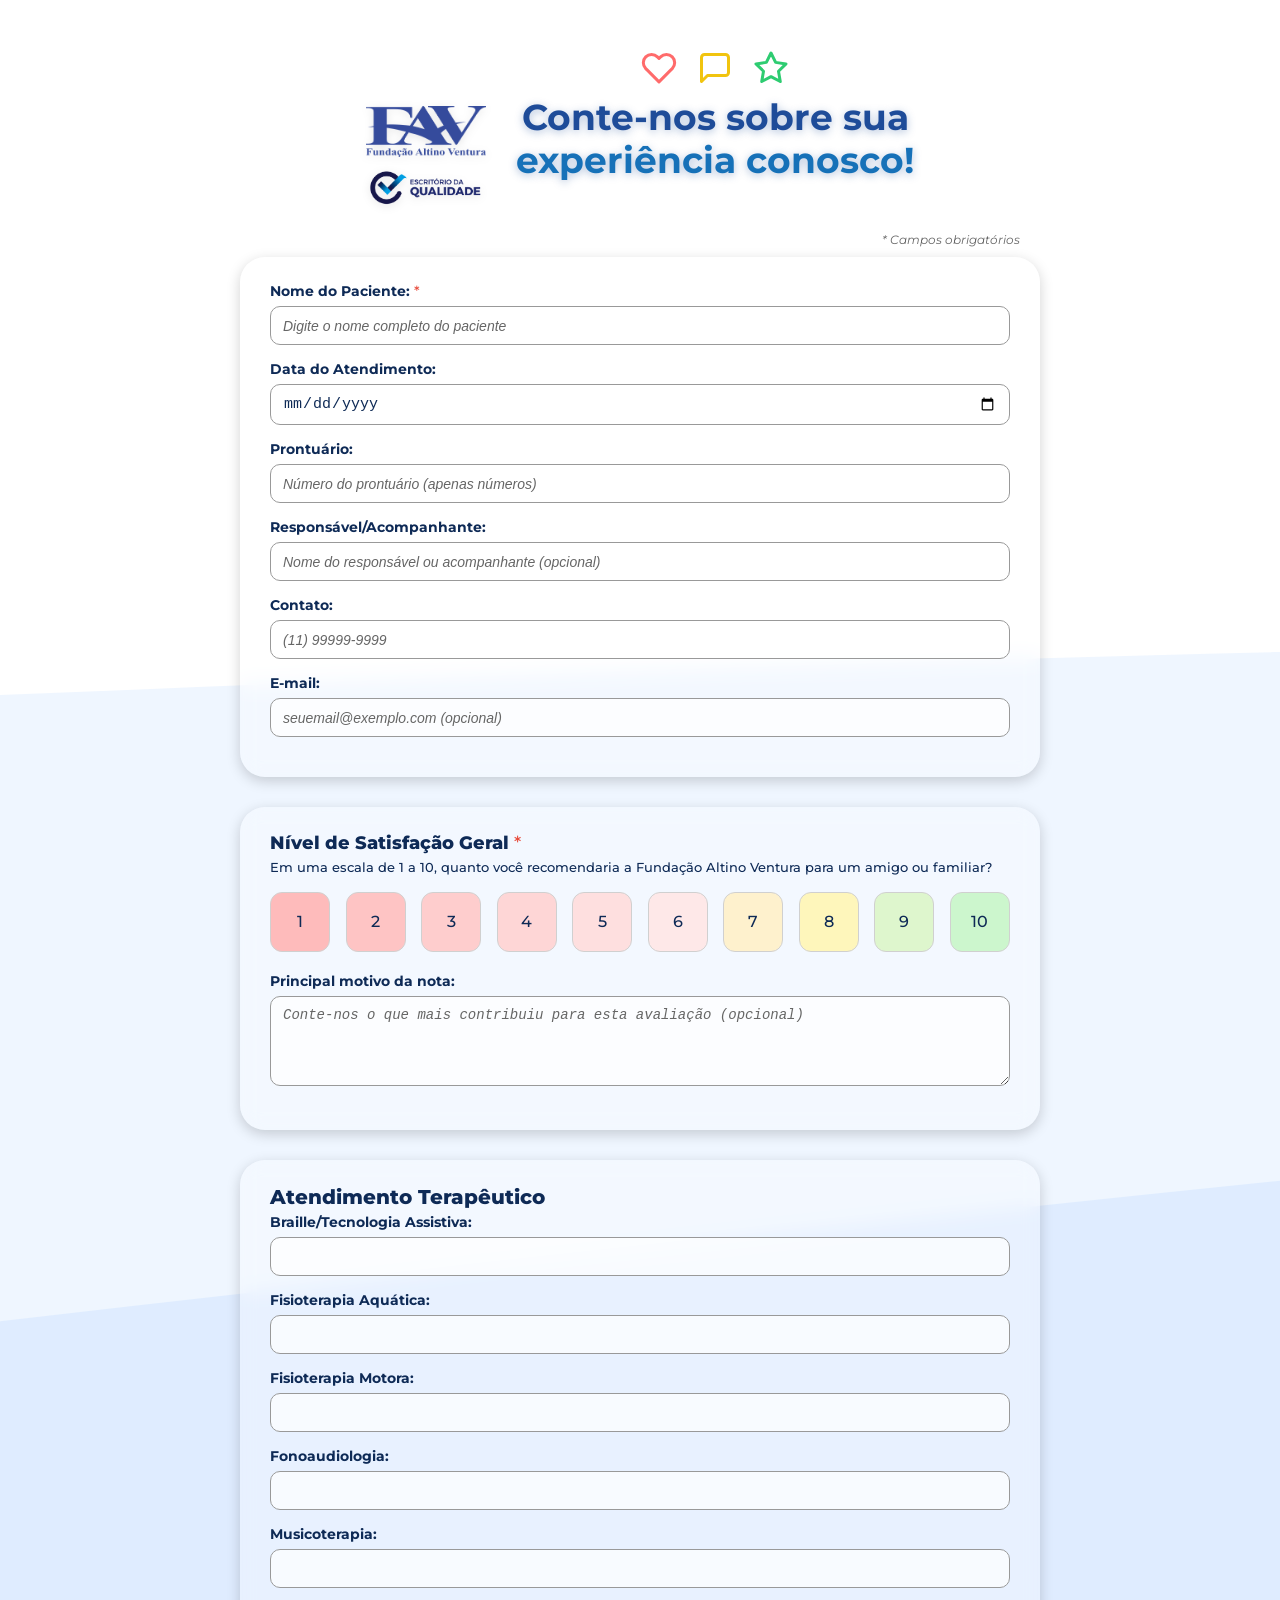
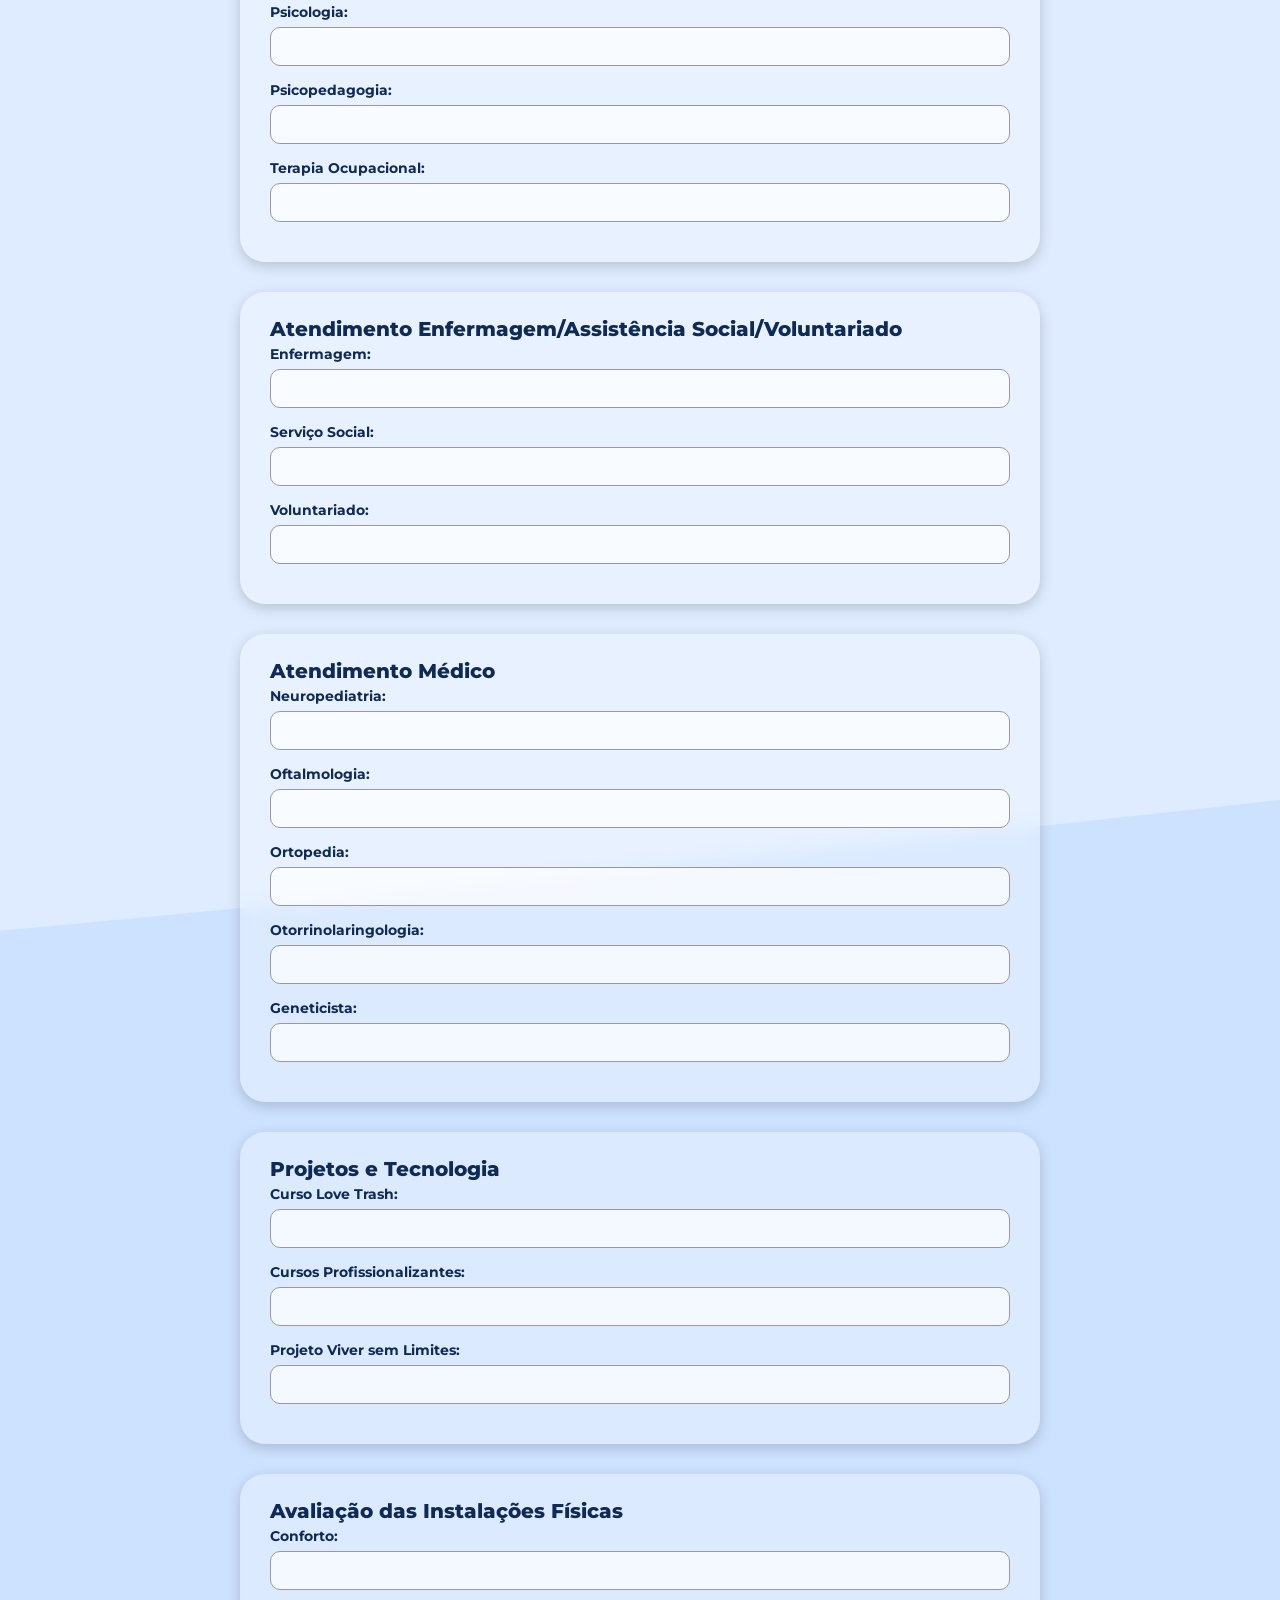
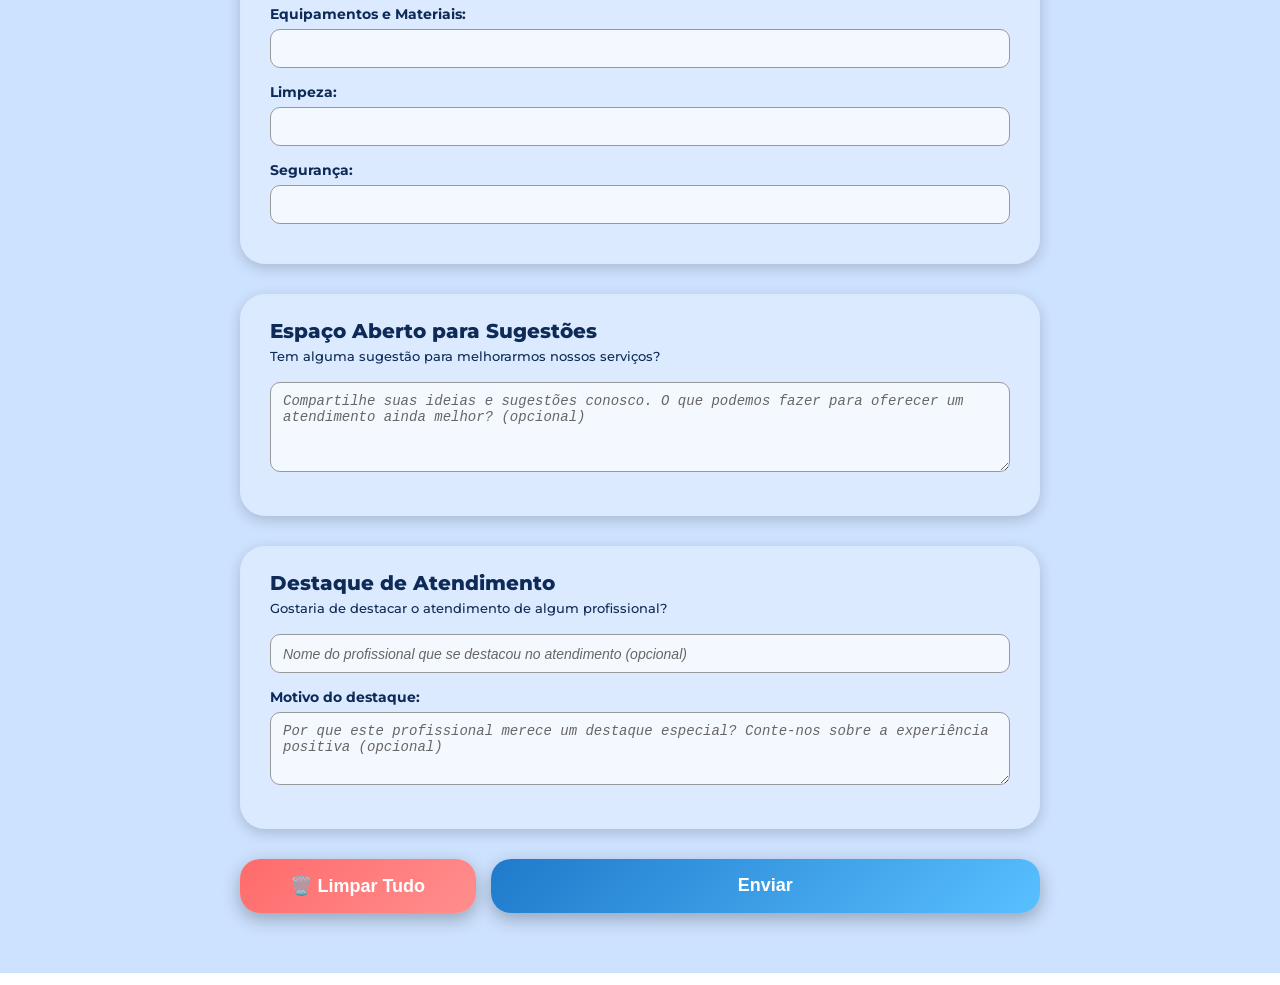
==== cer.html @ ff87c2e0 "Add files via upload" ====
<!DOCTYPE html>
<html lang="pt-BR">

<head>
    <meta charset="UTF-8">
    <meta name="viewport" content="width=device-width, initial-scale=1.0">
    <title>Pesquisa de Satisfação - CER</title>
    <link href="https://fonts.googleapis.com/css2?family=Montserrat:wght@400;500;600;700&display=swap" rel="stylesheet">
    <style>
        /* GERAL */
        * {
            box-sizing: border-box;
            margin: 0;
            padding: 0;
            /* REMOVE O FLASH AZUL AO TOCAR NO CELULAR */
            -webkit-tap-highlight-color: transparent;
        }

        body {
            font-family: 'Montserrat', sans-serif;
            background: #ffffff;
            color: #0e2a56;
            padding: 30px;
            background-image: url("data:image/svg+xml,%3Csvg xmlns='http://www.w3.org/2000/svg' viewBox='0 0 1920 360'%3E%3Cpath d='M0 67 C 273 183 822 -40 1920 106 V 360 H 0 Z' fill='%23e4f0ff' opacity='0.6'/%3E%3Cpath d='M0 120 C 473 283 1222 -60 1920 150 V 360 H 0 Z' fill='%23d0e4ff' opacity='0.5'/%3E%3Cpath d='M0 200 C 973 350 1722 -10 1920 200 V 360 H 0 Z' fill='%23bcd9ff' opacity='0.5'/%3E%3C/svg%3E");
            background-repeat: no-repeat;
            background-size: cover;
            background-position: top;
            position: relative;
        }

        .icon-svg {
            width: 24px;
            height: 24px;
            stroke: currentColor;
            fill: none;
            stroke-width: 2;
        }

        /* MODAL */
        .modal {
            display: none;
            position: fixed;
            top: 0;
            left: 0;
            width: 100%;
            height: 100%;
            background: rgba(0, 0, 0, 0.7);
            z-index: 1000;
            align-items: center;
            justify-content: center;
            animation: fadeIn 0.3s ease;
        }

        .modal-content {
            background: white;
            padding: 40px;
            border-radius: 25px;
            text-align: center;
            max-width: 400px;
            width: 90%;
            box-shadow: 0 10px 30px rgba(0, 0, 0, 0.3);
            animation: slideUp 0.4s ease;
        }

        .modal h3 {
            color: #1e4c99;
            margin-bottom: 15px;
            font-size: 24px;
            display: inline-flex;
            align-items: center;
            justify-content: center;
            gap: 8px;
        }

        .modal p {
            margin-bottom: 25px;
            color: #666;
            line-height: 1.5;
        }

        .modal-botoes {
            display: flex;
            gap: 15px;
            justify-content: center;
        }

        .modal-btn {
            background: linear-gradient(135deg, #1f7acb, #59c0ff);
            color: white;
            border: none;
            padding: 12px 30px;
            border-radius: 15px;
            font-weight: 600;
            cursor: pointer;
            font-size: 16px;
            transition: all 0.3s ease;
            flex: 1;
        }

        .modal-btn-cancelar {
            background: linear-gradient(135deg, #666, #999);
        }

        .modal-btn-confirmar {
            background: linear-gradient(135deg, #ff6b6b, #ff8e8e);
        }

        .modal-btn:hover {
            transform: translateY(-2px);
            box-shadow: 0 5px 15px rgba(95, 192, 255, 0.4);
        }

        .modal-btn-cancelar:hover {
            box-shadow: 0 5px 15px rgba(102, 102, 102, 0.4);
        }

        .modal-btn-confirmar:hover {
            box-shadow: 0 5px 15px rgba(255, 107, 107, 0.4);
        }

        @keyframes fadeIn {
            from {
                opacity: 0;
            }

            to {
                opacity: 1;
            }
        }

        @keyframes slideUp {
            from {
                opacity: 0;
                transform: translateY(30px);
            }

            to {
                opacity: 1;
                transform: translateY(0);
            }
        }

        /* CONTAINER PRINCIPAL COM LOGOS E TÍTULO */
        .titulo-principal {
            display: flex;
            align-items: center;
            gap: 30px;
            margin-bottom: 50px;
            margin-top: 20px;
            justify-content: center;
        }

        /* CONTAINER DAS LOGOS - UMA ACIMA DA OUTRA */
        .logo-container {
            display: flex;
            flex-direction: column;
            align-items: center;
            gap: 10px;
            position: relative;
            top: 40px;
        }

        .logo-fav,
        .logo-qualidade {
            width: 120px;
            height: auto;
            filter: drop-shadow(0 2px 4px rgba(0, 0, 0, 0.1));
        }

        /* FORMULÁRIO */
        form {
            max-width: 800px;
            margin: auto;
            animation: fade 0.6s ease-out;
            position: relative;
            z-index: 1;
        }

        /* BLOCOS */
        .bloco {
            background: rgba(255, 255, 255, 0.28);
            padding: 25px 30px;
            margin-bottom: 30px;
            border-radius: 25px;
            backdrop-filter: blur(10px);
            box-shadow: 0 4px 14px rgba(0, 0, 0, 0.18);
            transition: transform .25s ease, box-shadow .25s ease;
            animation: fadeSlide 0.5s ease-out;
        }

        .bloco:hover {
            transform: translateY(-4px);
            box-shadow: 0 8px 22px rgba(0, 0, 0, 0.28);
        }

        @keyframes fadeSlide {
            from {
                opacity: 0;
                transform: translateY(18px);
            }

            to {
                opacity: 1;
                transform: translateY(0);
            }
        }

        @keyframes fade {
            from {
                opacity: 0;
            }

            to {
                opacity: 1;
            }
        }

        /* LABELS - AGORA IGUAL AO FAV (CORRIGIDO) */
        label {
            font-weight: 700;
            color: #0e2a56;
            font-size: 14px;
            /* Padronizado */
            margin-bottom: 4px;
            /* Padronizado */
            display: block;
            /* Importante para estrutura */
        }

        .bloco p,
        .bloco h3,
        .bloco span {
            color: #0e2a56;
            font-weight: 500;
        }

        /* NOVA CLASSE PARA O SUBTÍTULO DISCRETO */
        .subtitulo-discreto {
            font-size: 13px;
            color: #666;
            margin-top: 0;
            margin-bottom: 15px;
            font-weight: 500;
            line-height: 1.4;
        }

        /* INPUTS - MARGENS AJUSTADAS PARA IGUALAR AO FAV */
        input,
        select,
        textarea {
            width: 100%;
            padding: 10px 12px;
            margin-top: 2px;
            /* Reduzido de 5px para 2px */
            margin-bottom: 15px;
            border-radius: 10px;
            border: 1px solid #999;
            font-size: 15px;
            color: #0e2a56;
            background: rgba(255, 255, 255, 0.7);
            transition: box-shadow 0.2s ease, border-color 0.2s ease;
            -webkit-appearance: none;
            -moz-appearance: none;
            appearance: none;
        }

        .bloco-paciente input {
            padding: 10px 12px;
        }

        input:focus,
        select:focus,
        textarea:focus {
            outline: none;
            border-color: #1e4c99;
            box-shadow: 0 0 7px rgba(30, 76, 153, 0.6);
        }

        /* Placeholder styling */
        input::placeholder,
        textarea::placeholder {
            color: #666;
            font-style: italic;
            font-size: 14px;
        }

        /* TITULO JUSTIFICATIVA */
        .titulo-justificativa {
            margin-top: 20px;
            display: block;
        }

        /* NPS E TITULOS DE ÁREA - AJUSTADOS */
        .nps-titulo,
        .areas-titulo {
            display: block;
            margin-bottom: 4px !important;
            font-weight: 800 !important;
            color: #0e2a56;
            font-size: 18px;
            font-family: 'Montserrat', sans-serif;
        }

        .areas-titulo {
            font-size: 20px;
        }

        #nps {
            display: flex;
            flex-wrap: wrap;
            justify-content: space-between;
            gap: 8px;
            margin-bottom: 10px;
            position: relative;
        }

        #nps label {
            flex: 1 1 9%;
            min-width: 40px;
            max-width: 60px;
            height: 60px;
            display: flex;
            flex-direction: column;
            align-items: center;
            justify-content: center;
            border-radius: 12px;
            border: 1px solid #d0d0d0;
            cursor: pointer;
            gap: 4px;
            color: #0e2a56;
            font-weight: 700;
            font-size: 16px;
            transition: transform 0.2s ease, background 0.25s ease, box-shadow 0.25s ease;
            -webkit-tap-highlight-color: transparent;
            margin-bottom: 0;
        }

        /* Cores para os botões NPS */
        #nps label[for="nps1"] {
            background: rgba(255, 180, 180, 0.9);
        }

        #nps label[for="nps2"] {
            background: rgba(255, 190, 190, 0.9);
        }

        #nps label[for="nps3"] {
            background: rgba(255, 200, 200, 0.9);
        }

        #nps label[for="nps4"] {
            background: rgba(255, 210, 210, 0.9);
        }

        #nps label[for="nps5"] {
            background: rgba(255, 220, 220, 0.9);
        }

        #nps label[for="nps6"] {
            background: rgba(255, 230, 230, 0.9);
        }

        #nps label[for="nps7"] {
            background: rgba(255, 240, 200, 0.9);
        }

        #nps label[for="nps8"] {
            background: rgba(255, 245, 180, 0.9);
        }

        #nps label[for="nps9"] {
            background: rgba(220, 245, 200, 0.9);
        }

        #nps label[for="nps10"] {
            background: rgba(200, 245, 200, 0.9);
        }

        #nps label:hover {
            transform: translateY(-4px);
            box-shadow: 0 8px 16px rgba(0, 0, 0, 0.20);
            filter: brightness(1.1);
        }

        #nps label:active {
            transform: scale(0.93);
        }

        #nps input[type="radio"] {
            display: none;
        }

        #nps input[type="radio"]:checked+span {
            color: #0e2a56;
            font-weight: 900;
            text-shadow: 0 0 4px rgba(14, 42, 86, 0.4);
        }

        #nps input[type="radio"]:checked+span {
            transform: scale(1.2);
            transition: transform 0.2s ease;
        }

        /* BOTÕES */
        .botoes-container {
            display: flex;
            gap: 15px;
            margin-top: 20px;
            margin-bottom: 30px;
        }

        .btn-enviar {
            width: 70%;
            padding: 16px 0;
            background: linear-gradient(135deg, #1f7acb, #59c0ff);
            border: none;
            font-size: 18px;
            color: white;
            font-weight: 700;
            border-radius: 20px;
            cursor: pointer;
            box-shadow: 0 6px 18px rgba(0, 0, 0, 0.28);
            transition: all 0.3s ease;
            -webkit-appearance: none;
            -moz-appearance: none;
            appearance: none;
            position: relative;
            overflow: hidden;
        }

        .btn-limpar {
            width: 30%;
            padding: 16px 0;
            background: linear-gradient(135deg, #ff6b6b, #ff8e8e);
            border: none;
            font-size: 18px;
            color: white;
            font-weight: 700;
            border-radius: 20px;
            cursor: pointer;
            box-shadow: 0 6px 18px rgba(0, 0, 0, 0.28);
            transition: all 0.3s ease;
            -webkit-appearance: none;
            -moz-appearance: none;
            appearance: none;
            position: relative;
            overflow: hidden;
        }

        .btn-enviar:hover:not(:disabled) {
            background: linear-gradient(135deg, #1671b8, #4fc0ff);
            transform: translateY(-3px);
            box-shadow: 0 0 20px rgba(95, 192, 255, 0.65), 0 8px 22px rgba(0, 0, 0, 0.28);
            filter: brightness(1.1);
        }

        .btn-limpar:hover:not(:disabled) {
            background: linear-gradient(135deg, #ff5252, #ff7b7b);
            transform: translateY(-3px);
            box-shadow: 0 0 20px rgba(255, 107, 107, 0.65), 0 8px 22px rgba(0, 0, 0, 0.28);
            filter: brightness(1.1);
        }

        .btn-enviar:active:not(:disabled),
        .btn-limpar:active:not(:disabled) {
            transform: scale(0.97);
            box-shadow: 0 4px 12px rgba(0, 0, 0, 0.28);
        }

        .btn-enviar:disabled,
        .btn-limpar:disabled {
            background: linear-gradient(135deg, #666, #999);
            cursor: not-allowed;
            transform: none;
            box-shadow: 0 4px 12px rgba(0, 0, 0, 0.2);
        }

        .loading {
            animation: pulse 1.5s ease-in-out infinite;
        }

        @keyframes pulse {
            0% {
                opacity: 1;
            }

            50% {
                opacity: 0.7;
            }

            100% {
                opacity: 1;
            }
        }

        /* TITULO TEXTO */
        .titulo-texto {
            text-align: center;
        }

        .titulo-principal h1 {
            font-size: 36px;
            font-weight: 700;
            line-height: 1.2;
            color: #1e4c99;
            text-shadow: 0 2px 8px rgba(30, 76, 153, 0.35);
        }

        .titulo-principal h1 span {
            font-weight: 700;
            color: #1671b8;
        }

        /* ÍCONES DO TÍTULO */
        .titulo-principal .emojis {
            margin-bottom: 10px;
            display: flex;
            justify-content: center;
            flex-wrap: wrap;
            gap: 20px;
        }

        /* ESTILOS PARA CAMPOS OBRIGATÓRIOS */
        .obrigatorio {
            color: #e74c3c !important;
            font-weight: 900;
        }

        /* LEGENDA DE CAMPOS OBRIGATÓRIOS */
        .legenda-obrigatorio {
            text-align: right;
            font-size: 12px;
            color: #666;
            margin-bottom: 10px;
            font-style: italic;
            margin-right: 20px;
        }

        /* MENSAGEM DE ERRO */
        .mensagem-erro {
            color: #e74c3c;
            font-size: 14px;
            font-weight: 600;
            margin-top: 5px;
            margin-bottom: 15px;
            display: block;
            text-align: left;
            padding: 8px 12px;
            background: rgba(231, 76, 60, 0.1);
            border-radius: 8px;
            border: 1px solid rgba(231, 76, 60, 0.3);
        }

        /* RESPONSIVIDADE */
        @media (max-width: 1024px) {
            body {
                padding: 20px;
            }

            .bloco {
                padding: 20px 25px;
            }

            .titulo-principal h1 {
                font-size: 32px;
            }

            .titulo-principal .emojis svg {
                width: 28px;
                height: 28px;
            }

            .logo-fav,
            .logo-qualidade {
                width: 100px;
            }

            .titulo-principal {
                gap: 20px;
            }
        }

        @media (max-width: 768px) {
            body {
                padding: 15px;
            }

            .bloco {
                padding: 18px 20px;
            }

            .titulo-principal h1 {
                font-size: 28px;
            }

            .titulo-principal .emojis svg {
                width: 26px;
                height: 26px;
            }

            #nps label {
                min-width: 35px;
                height: 50px;
                font-size: 14px;
                margin-bottom: 0;
            }

            .logo-fav,
            .logo-qualidade {
                width: 80px;
            }

            .titulo-principal {
                gap: 20px;
                flex-direction: column;
                text-align: center;
            }

            .logo-container {
                top: 0;
                order: 1;
                flex-direction: row;
                gap: 15px;
            }

            .titulo-texto {
                text-align: center;
                order: 2;
            }

            .titulo-principal .emojis {
                justify-content: center;
                margin-left: 0;
            }

            .legenda-obrigatorio {
                text-align: right;
                margin-right: 10px;
            }

            .botoes-container {
                flex-direction: column;
            }

            .btn-enviar,
            .btn-limpar {
                width: 100%;
            }

            .modal-botoes {
                flex-direction: column;
            }
        }

        @media (max-width: 480px) {
            body {
                padding: 10px;
            }

            .bloco {
                padding: 15px;
            }

            .titulo-principal h1 {
                font-size: 22px;
            }

            .titulo-principal .emojis svg {
                width: 20px;
                height: 20px;
            }

            .logo-fav,
            .logo-qualidade {
                width: 70px;
            }

            .titulo-principal {
                gap: 15px;
                margin-bottom: 30px;
            }

            .logo-container {
                gap: 10px;
            }

            /* Ajuste NPS para celular */
            #nps label {
                flex: 1 1 18%;
                min-width: 0;
                height: 45px;
                font-size: 13px;
            }

            input,
            select,
            textarea {
                font-size: 13px;
                padding: 8px;
            }

            .btn-enviar,
            .btn-limpar {
                font-size: 15px;
                padding: 12px 0;
            }

            .modal-content {
                padding: 25px 20px;
            }

            .modal h3 {
                font-size: 20px;
            }
        }
    </style>
</head>

<body>

    <div id="modalSucesso" class="modal" role="dialog" aria-labelledby="modalTitulo" aria-hidden="true">
        <div class="modal-content">
            <h3 id="modalTitulo">
                <svg class="icon-svg" aria-hidden="true" xmlns="http://www.w3.org/2000/svg" viewBox="0 0 24 24"
                    stroke-linecap="round" stroke-linejoin="round">
                    <path d="M22 11.08V12a10 10 0 1 1-5.93-9.14"></path>
                    <polyline points="22 4 12 14.01 9 11.01"></polyline>
                </svg>
                Enviado com Sucesso
            </h3>
            <p>Obrigado pelo seu feedback! Sua opinião é muito importante para nós.</p>
            <button class="modal-btn" onclick="fecharModal()">Fechar</button>
        </div>
    </div>

    <div id="modalErro" class="modal" role="dialog" aria-labelledby="modalErroTitulo" aria-hidden="true">
        <div class="modal-content">
            <h3 id="modalErroTitulo">
                <svg class="icon-svg" aria-hidden="true" xmlns="http://www.w3.org/2000/svg" viewBox="0 0 24 24"
                    stroke-linecap="round" stroke-linejoin="round">
                    <circle cx="12" cy="12" r="10"></circle>
                    <line x1="12" y1="8" x2="12" y2="12"></line>
                    <line x1="12" y1="16" x2="12.01" y2="16"></line>
                </svg>
                Erro ao Enviar
            </h3>
            <p>Houve um problema ao enviar seu formulário. Por favor, tente novamente.</p>
            <button class="modal-btn" onclick="fecharModal()">Tentar Novamente</button>
        </div>
    </div>

    <div id="modalLimpar" class="modal" role="dialog" aria-labelledby="modalLimparTitulo" aria-hidden="true">
        <div class="modal-content">
            <h3 id="modalLimparTitulo">
                <svg class="icon-svg" aria-hidden="true" xmlns="http://www.w3.org/2000/svg" viewBox="0 0 24 24"
                    stroke-linecap="round" stroke-linejoin="round">
                    <polyline points="3 6 5 6 21 6"></polyline>
                    <path d="M19 6v14a2 2 0 0 1-2 2H7a2 2 0 0 1-2-2V6m3 0V4a2 2 0 0 1 2-2h4a2 2 0 0 1 2 2v2"></path>
                </svg>
                Limpar Formulário
            </h3>
            <p>Tem certeza que deseja limpar todo o formulário?<br><strong>Todos os dados não enviados serão perdidos
                    permanentemente.</strong></p>
            <div class="modal-botoes">
                <button class="modal-btn modal-btn-cancelar" onclick="fecharModal()">Cancelar</button>
                <button class="modal-btn modal-btn-confirmar" onclick="confirmarLimpeza()">Sim, Limpar Tudo</button>
            </div>
        </div>
    </div>

    <div class="titulo-principal">
        <div class="logo-container">
            <img src="FAV azul.png" alt="Fundação Altino Ventura" class="logo-fav">
            <img src="Logo Qualidade Azul - FT-02.png" alt="Escritório da Qualidade" class="logo-qualidade">
        </div>

        <div class="titulo-texto">
            <div class="emojis">
                <svg class="icon-svg" style="width: 36px; height: 36px; color: #ff6b6b;" aria-hidden="true"
                    xmlns="http://www.w3.org/2000/svg" viewBox="0 0 24 24" stroke-linecap="round"
                    stroke-linejoin="round">
                    <path
                        d="M20.84 4.61a5.5 5.5 0 0 0-7.78 0L12 5.67l-1.06-1.06a5.5 5.5 0 0 0-7.78 7.78l1.06 1.06L12 21.23l7.78-7.78 1.06-1.06a5.5 5.5 0 0 0 0-7.78z">
                    </path>
                </svg>
                <svg class="icon-svg" style="width: 36px; height: 36px; color: #f1c40f;" aria-hidden="true"
                    xmlns="http://www.w3.org/2000/svg" viewBox="0 0 24 24" stroke-linecap="round"
                    stroke-linejoin="round">
                    <path d="M21 15a2 2 0 0 1-2 2H7l-4 4V5a2 2 0 0 1 2-2h14a2 2 0 0 1 2 2z"></path>
                </svg>
                <svg class="icon-svg" style="width: 36px; height: 36px; color: #2ecc71;" aria-hidden="true"
                    xmlns="http://www.w3.org/2000/svg" viewBox="0 0 24 24" stroke-linecap="round"
                    stroke-linejoin="round">
                    <polygon
                        points="12 2 15.09 8.26 22 9.27 17 14.14 18.18 21.02 12 17.77 5.82 21.02 7 14.14 2 9.27 8.91 8.26 12 2">
                    </polygon>
                </svg>
            </div>
            <h1>Conte-nos sobre sua<br><span>experiência conosco!</span></h1>
        </div>
    </div>

    <form id="form" novalidate>
        <input type="hidden" name="origem" value="CER">
        <div class="legenda-obrigatorio">* Campos obrigatórios</div>

        <div class="bloco bloco-paciente" id="bloco-paciente">
            <label for="nome">Nome do Paciente: <span class="obrigatorio">*</span></label>

            <div id="area-aviso-nome"></div>

            <input type="text" name="nome" id="nome" placeholder="Digite o nome completo do paciente"
                aria-required="true" aria-describedby="area-aviso-nome">

            <label for="data_atendimento">Data do Atendimento:</label>
            <input type="date" name="data_atendimento" id="data_atendimento" max="">

            <label for="prontuario">Prontuário:</label>
            <input type="text" name="prontuario" id="prontuario" placeholder="Número do prontuário (apenas números)"
                pattern="[0-9]*" inputmode="numeric">

            <label for="responsavel">Responsável/Acompanhante:</label>
            <input type="text" name="responsavel" id="responsavel"
                placeholder="Nome do responsável ou acompanhante (opcional)">

            <label for="telefone">Contato:</label>
            <input type="text" name="telefone" id="telefone" placeholder="(11) 99999-9999">

            <label for="email">E-mail:</label>

            <div id="area-aviso-email"></div>

            <input type="email" name="email" id="email" placeholder="seuemail@exemplo.com (opcional)">
        </div>

        <div class="bloco" id="bloco-nps">
            <span class="nps-titulo">Nível de Satisfação Geral <span class="obrigatorio">*</span></span>

            <p class="subtitulo-discreto">Em uma escala de 1 a 10, quanto você recomendaria a Fundação Altino Ventura
                para um amigo ou familiar?</p>

            <div id="area-aviso-nps"></div>

            <div id="nps" role="radiogroup" aria-labelledby="nps-titulo">
                <label for="nps1"><input type="radio" name="nps" value="1" id="nps1"
                        aria-required="true"><span>1</span></label>
                <label for="nps2"><input type="radio" name="nps" value="2" id="nps2"
                        aria-required="true"><span>2</span></label>
                <label for="nps3"><input type="radio" name="nps" value="3" id="nps3"
                        aria-required="true"><span>3</span></label>
                <label for="nps4"><input type="radio" name="nps" value="4" id="nps4"
                        aria-required="true"><span>4</span></label>
                <label for="nps5"><input type="radio" name="nps" value="5" id="nps5"
                        aria-required="true"><span>5</span></label>
                <label for="nps6"><input type="radio" name="nps" value="6" id="nps6"
                        aria-required="true"><span>6</span></label>
                <label for="nps7"><input type="radio" name="nps" value="7" id="nps7"
                        aria-required="true"><span>7</span></label>
                <label for="nps8"><input type="radio" name="nps" value="8" id="nps8"
                        aria-required="true"><span>8</span></label>
                <label for="nps9"><input type="radio" name="nps" value="9" id="nps9"
                        aria-required="true"><span>9</span></label>
                <label for="nps10"><input type="radio" name="nps" value="10" id="nps10"
                        aria-required="true"><span>10</span></label>
            </div>
            <label class="titulo-justificativa">Principal motivo da nota:</label>
            <textarea name="justificativa" rows="4"
                placeholder="Conte-nos o que mais contribuiu para esta avaliação (opcional)"></textarea>
        </div>

        <div class="bloco" id="bloco-atendimento-terapeutico">
            <span class="areas-titulo">Atendimento Terapêutico</span>

            <label for="braille_tec">Braille/Tecnologia Assistiva:</label>
            <select name="braille_tec" id="braille_tec">
                <option value=""></option>
                <option value="Péssimo">Péssimo</option>
                <option value="Ruim">Ruim</option>
                <option value="Regular">Regular</option>
                <option value="Bom">Bom</option>
                <option value="Ótimo">Ótimo</option>
            </select>

            <label for="fisio_aquatica">Fisioterapia Aquática:</label>
            <select name="fisio_aquatica" id="fisio_aquatica">
                <option value=""></option>
                <option value="Péssimo">Péssimo</option>
                <option value="Ruim">Ruim</option>
                <option value="Regular">Regular</option>
                <option value="Bom">Bom</option>
                <option value="Ótimo">Ótimo</option>
            </select>

            <label for="fisio_motora">Fisioterapia Motora:</label>
            <select name="fisio_motora" id="fisio_motora">
                <option value=""></option>
                <option value="Péssimo">Péssimo</option>
                <option value="Ruim">Ruim</option>
                <option value="Regular">Regular</option>
                <option value="Bom">Bom</option>
                <option value="Ótimo">Ótimo</option>
            </select>

            <label for="fonoaudiologia">Fonoaudiologia:</label>
            <select name="fonoaudiologia" id="fonoaudiologia">
                <option value=""></option>
                <option value="Péssimo">Péssimo</option>
                <option value="Ruim">Ruim</option>
                <option value="Regular">Regular</option>
                <option value="Bom">Bom</option>
                <option value="Ótimo">Ótimo</option>
            </select>

            <label for="musicoterapia">Musicoterapia:</label>
            <select name="musicoterapia" id="musicoterapia">
                <option value=""></option>
                <option value="Péssimo">Péssimo</option>
                <option value="Ruim">Ruim</option>
                <option value="Regular">Regular</option>
                <option value="Bom">Bom</option>
                <option value="Ótimo">Ótimo</option>
            </select>

            <label for="psicologia">Psicologia:</label>
            <select name="psicologia" id="psicologia">
                <option value=""></option>
                <option value="Péssimo">Péssimo</option>
                <option value="Ruim">Ruim</option>
                <option value="Regular">Regular</option>
                <option value="Bom">Bom</option>
                <option value="Ótimo">Ótimo</option>
            </select>

            <label for="psicopedagogia">Psicopedagogia:</label>
            <select name="psicopedagogia" id="psicopedagogia">
                <option value=""></option>
                <option value="Péssimo">Péssimo</option>
                <option value="Ruim">Ruim</option>
                <option value="Regular">Regular</option>
                <option value="Bom">Bom</option>
                <option value="Ótimo">Ótimo</option>
            </select>

            <label for="terapia_ocupacional">Terapia Ocupacional:</label>
            <select name="terapia_ocupacional" id="terapia_ocupacional">
                <option value=""></option>
                <option value="Péssimo">Péssimo</option>
                <option value="Ruim">Ruim</option>
                <option value="Regular">Regular</option>
                <option value="Bom">Bom</option>
                <option value="Ótimo">Ótimo</option>
            </select>
        </div>

        <div class="bloco" id="bloco-enfermagem">
            <span class="areas-titulo">Atendimento Enfermagem/Assistência Social/Voluntariado</span>

            <label for="enfermagem">Enfermagem:</label>
            <select name="enfermagem" id="enfermagem">
                <option value=""></option>
                <option value="Péssimo">Péssimo</option>
                <option value="Ruim">Ruim</option>
                <option value="Regular">Regular</option>
                <option value="Bom">Bom</option>
                <option value="Ótimo">Ótimo</option>
            </select>

            <label for="servico_social">Serviço Social:</label>
            <select name="servico_social" id="servico_social">
                <option value=""></option>
                <option value="Péssimo">Péssimo</option>
                <option value="Ruim">Ruim</option>
                <option value="Regular">Regular</option>
                <option value="Bom">Bom</option>
                <option value="Ótimo">Ótimo</option>
            </select>

            <label for="voluntariado">Voluntariado:</label>
            <select name="voluntariado" id="voluntariado">
                <option value=""></option>
                <option value="Péssimo">Péssimo</option>
                <option value="Ruim">Ruim</option>
                <option value="Regular">Regular</option>
                <option value="Bom">Bom</option>
                <option value="Ótimo">Ótimo</option>
            </select>
        </div>

        <div class="bloco" id="bloco-medico">
            <span class="areas-titulo">Atendimento Médico</span>

            <label for="neuropediatria">Neuropediatria:</label>
            <select name="neuropediatria" id="neuropediatria">
                <option value=""></option>
                <option value="Péssimo">Péssimo</option>
                <option value="Ruim">Ruim</option>
                <option value="Regular">Regular</option>
                <option value="Bom">Bom</option>
                <option value="Ótimo">Ótimo</option>
            </select>

            <label for="oftalmologia">Oftalmologia:</label>
            <select name="oftalmologia" id="oftalmologia">
                <option value=""></option>
                <option value="Péssimo">Péssimo</option>
                <option value="Ruim">Ruim</option>
                <option value="Regular">Regular</option>
                <option value="Bom">Bom</option>
                <option value="Ótimo">Ótimo</option>
            </select>

            <label for="ortopedia">Ortopedia:</label>
            <select name="ortopedia" id="ortopedia">
                <option value=""></option>
                <option value="Péssimo">Péssimo</option>
                <option value="Ruim">Ruim</option>
                <option value="Regular">Regular</option>
                <option value="Bom">Bom</option>
                <option value="Ótimo">Ótimo</option>
            </select>

            <label for="otorrinolaringologia">Otorrinolaringologia:</label>
            <select name="otorrinolaringologia" id="otorrinolaringologia">
                <option value=""></option>
                <option value="Péssimo">Péssimo</option>
                <option value="Ruim">Ruim</option>
                <option value="Regular">Regular</option>
                <option value="Bom">Bom</option>
                <option value="Ótimo">Ótimo</option>
            </select>

            <label for="geneticista">Geneticista:</label>
            <select name="geneticista" id="geneticista">
                <option value=""></option>
                <option value="Péssimo">Péssimo</option>
                <option value="Ruim">Ruim</option>
                <option value="Regular">Regular</option>
                <option value="Bom">Bom</option>
                <option value="Ótimo">Ótimo</option>
            </select>
        </div>

        <div class="bloco" id="bloco-projetos">
            <span class="areas-titulo">Projetos e Tecnologia</span>

            <label for="love_trash">Curso Love Trash:</label>
            <select name="love_trash" id="love_trash">
                <option value=""></option>
                <option value="Péssimo">Péssimo</option>
                <option value="Ruim">Ruim</option>
                <option value="Regular">Regular</option>
                <option value="Bom">Bom</option>
                <option value="Ótimo">Ótimo</option>
            </select>

            <label for="cursos_prof">Cursos Profissionalizantes:</label>
            <select name="cursos_prof" id="cursos_prof">
                <option value=""></option>
                <option value="Péssimo">Péssimo</option>
                <option value="Ruim">Ruim</option>
                <option value="Regular">Regular</option>
                <option value="Bom">Bom</option>
                <option value="Ótimo">Ótimo</option>
            </select>

            <label for="viver_limites">Projeto Viver sem Limites:</label>
            <select name="viver_limites" id="viver_limites">
                <option value=""></option>
                <option value="Péssimo">Péssimo</option>
                <option value="Ruim">Ruim</option>
                <option value="Regular">Regular</option>
                <option value="Bom">Bom</option>
                <option value="Ótimo">Ótimo</option>
            </select>
        </div>

        <div class="bloco" id="bloco-instalacoes">
            <span class="areas-titulo">Avaliação das Instalações Físicas</span>

            <label for="conforto">Conforto:</label>
            <select name="conforto" id="conforto">
                <option value=""></option>
                <option value="Péssimo">Péssimo</option>
                <option value="Ruim">Ruim</option>
                <option value="Regular">Regular</option>
                <option value="Bom">Bom</option>
                <option value="Ótimo">Ótimo</option>
            </select>

            <label for="eqp_materiais">Equipamentos e Materiais:</label>
            <select name="eqp_materiais" id="eqp_materiais">
                <option value=""></option>
                <option value="Péssimo">Péssimo</option>
                <option value="Ruim">Ruim</option>
                <option value="Regular">Regular</option>
                <option value="Bom">Bom</option>
                <option value="Ótimo">Ótimo</option>
            </select>

            <label for="limpeza">Limpeza:</label>
            <select name="limpeza" id="limpeza">
                <option value=""></option>
                <option value="Péssimo">Péssimo</option>
                <option value="Ruim">Ruim</option>
                <option value="Regular">Regular</option>
                <option value="Bom">Bom</option>
                <option value="Ótimo">Ótimo</option>
            </select>

            <label for="seguranca">Segurança:</label>
            <select name="seguranca" id="seguranca">
                <option value=""></option>
                <option value="Péssimo">Péssimo</option>
                <option value="Ruim">Ruim</option>
                <option value="Regular">Regular</option>
                <option value="Bom">Bom</option>
                <option value="Ótimo">Ótimo</option>
            </select>
        </div>

        <div class="bloco">
            <span class="areas-titulo">Espaço Aberto para Sugestões</span>

            <p class="subtitulo-discreto">Tem alguma sugestão para melhorarmos nossos serviços?</p>

            <textarea name="sugestoes" id="sugestoes" rows="4"
                placeholder="Compartilhe suas ideias e sugestões conosco. O que podemos fazer para oferecer um atendimento ainda melhor? (opcional)"></textarea>
        </div>

        <div class="bloco">
            <span class="areas-titulo">Destaque de Atendimento</span>

            <p class="subtitulo-discreto">Gostaria de destacar o atendimento de algum profissional?</p>

            <input type="text" name="profissional_destaque" id="profissional_destaque"
                placeholder="Nome do profissional que se destacou no atendimento (opcional)">
            <label for="motivo_destaque">Motivo do destaque:</label>
            <textarea name="motivo_destaque" id="motivo_destaque" rows="3"
                placeholder="Por que este profissional merece um destaque especial? Conte-nos sobre a experiência positiva (opcional)"></textarea>
        </div>

        <div class="botoes-container">
            <button type="button" id="btnLimpar" class="btn-limpar">🗑️ Limpar Tudo</button>
            <button type="submit" id="btnEnviar" class="btn-enviar" aria-live="polite">Enviar</button>
        </div>

    </form>

    <script>
        // 👉 GERA UM ID ÚNICO PARA CADA TENTATIVA DE ENVIO
        let idEnvioAtual = Date.now().toString() + Math.floor(Math.random() * 1000).toString();

        // BLOQUEIO PARA DATAS FUTURAS
        function configurarDataMaxima() {
            const hoje = new Date();
            const ano = hoje.getFullYear();
            const mes = String(hoje.getMonth() + 1).padStart(2, '0');
            const dia = String(hoje.getDate()).padStart(2, '0');
            const dataFormatada = `${ano}-${mes}-${dia}`;

            document.getElementById('data_atendimento').max = dataFormatada;
            return dataFormatada;
        }

        // FUNÇÃO PARA VALIDAR EMAIL
        function validarEmail(email) {
            const regex = /^[^\s@]+@[^\s@]+\.[^\s@]+$/;
            return regex.test(email);
        }

        // FUNÇÃO PARA FORMATAR DATA NO PADRÃO BR (dd/mm/aaaa)
        function formatarDataParaBR(dataISO) {
            if (!dataISO) return '';

            const partes = dataISO.split('-');
            if (partes.length === 3) {
                return `${partes[2]}/${partes[1]}/${partes[0]}`;
            }

            return dataISO;
        }

        // FUNÇÃO PARA MOSTRAR MODAL DE LIMPEZA
        function mostrarModalLimpar() {
            const modal = document.getElementById('modalLimpar');
            modal.style.display = 'flex';
            modal.setAttribute('aria-hidden', 'false');
            document.body.style.overflow = 'hidden';
        }

        // FUNÇÃO PARA CONFIRMAR LIMPEZA
        function confirmarLimpeza() {
            // Limpar formulário
            document.getElementById('form').reset();

            // Limpar mensagens de erro
            document.getElementById('area-aviso-nome').innerHTML = '';
            document.getElementById('area-aviso-nps').innerHTML = '';
            document.getElementById('area-aviso-email').innerHTML = '';

            // Remover classes de erro
            const inputsErro = document.querySelectorAll('.mensagem-erro');
            inputsErro.forEach(el => el.remove());

            // Reconfigurar data
            configurarDataMaxima();

            // Fechar modal
            fecharModal();

            // Scroll suave para o topo
            window.scrollTo({
                top: 0,
                behavior: 'smooth'
            });

            // 👉 GERA NOVO ID APÓS LIMPAR
            idEnvioAtual = Date.now().toString() + Math.floor(Math.random() * 1000).toString();

            console.log('Formulário limpo com sucesso!');
        }

        // MODAL FUNCTIONS
        function mostrarModalSucesso() {
            const modal = document.getElementById('modalSucesso');
            modal.style.display = 'flex';
            modal.setAttribute('aria-hidden', 'false');
            document.body.style.overflow = 'hidden';
        }

        function mostrarModalErro() {
            const modal = document.getElementById('modalErro');
            modal.style.display = 'flex';
            modal.setAttribute('aria-hidden', 'false');
            document.body.style.overflow = 'hidden';
        }

        function fecharModal() {
            const modais = document.querySelectorAll('.modal');
            modais.forEach(modal => {
                modal.style.display = 'none';
                modal.setAttribute('aria-hidden', 'true');
            });
            document.body.style.overflow = 'auto';
        }

        // Configurar quando a página carregar
        document.addEventListener('DOMContentLoaded', function () {
            configurarDataMaxima();
        });

        // VALIDAÇÃO PARA APENAS NÚMEROS NO PRONTUÁRIO
        function validarApenasNumeros(input) {
            input.value = input.value.replace(/\D/g, '');
        }

        function aplicarMascaraTelefone(valor) {
            valor = valor.replace(/\D/g, "");
            if (valor.length > 11) valor = valor.slice(0, 11);
            if (valor.length > 10) {
                valor = valor.replace(/(\d{2})(\d{5})(\d{4})/, "($1) $2-$3");
            } else if (valor.length > 6) {
                valor = valor.replace(/(\d{2})(\d{4})(\d{0,4})/, "($1) $2-$3");
            } else if (valor.length > 2) {
                valor = valor.replace(/(\d{2})(\d{0,5})/, "($1) $2");
            } else {
                valor = valor.replace(/(\d{0,2})/, "($1");
            }
            return valor;
        }

        document.getElementById('telefone').addEventListener('input', function () {
            this.value = aplicarMascaraTelefone(this.value);
        });

        // VALIDAÇÃO DO PRONTUÁRIO - APENAS NÚMEROS
        document.getElementById('prontuario').addEventListener('input', function () {
            validarApenasNumeros(this);
        });

        // Impedir colar texto não numérico no prontuário
        document.getElementById('prontuario').addEventListener('paste', function (e) {
            e.preventDefault();
            const textoColado = (e.clipboardData || window.clipboardData).getData('text');
            const apenasNumeros = textoColado.replace(/\D/g, '');
            this.value = apenasNumeros;
        });

        // EVENT LISTENERS PARA LIMPAR FORMULÁRIO
        document.getElementById('btnLimpar').addEventListener('click', mostrarModalLimpar);

        /* VALIDAÇÃO PERSONALIZADA DO FORMULÁRIO */
        let isSubmitting = false;

        document.getElementById('form').addEventListener('submit', function (e) {
            e.preventDefault();

            if (isSubmitting) return;

            const form = document.getElementById('form');
            const botao = document.getElementById('btnEnviar');
            const botaoLimpar = document.getElementById('btnLimpar');
            const areaAvisoNome = document.getElementById('area-aviso-nome');
            const areaAvisoNps = document.getElementById('area-aviso-nps');
            const areaAvisoEmail = document.getElementById('area-aviso-email');

            // Limpar avisos anteriores
            areaAvisoNome.innerHTML = '';
            areaAvisoNps.innerHTML = '';
            areaAvisoEmail.innerHTML = '';

            // Validar campos obrigatórios
            const nome = document.getElementById('nome').value.trim();
            const npsSelecionado = document.querySelector('input[name="nps"]:checked');
            const dataAtendimento = document.getElementById('data_atendimento').value;
            const email = document.getElementById('email').value.trim();

            let temErro = false;

            // Validar nome
            if (!nome) {
                const mensagemErro = document.createElement('div');
                mensagemErro.className = 'mensagem-erro';
                mensagemErro.textContent = 'Por favor, informe o nome do paciente';
                areaAvisoNome.appendChild(mensagemErro);
                temErro = true;
            }

            // Validar NPS
            if (!npsSelecionado) {
                const mensagemErro = document.createElement('div');
                mensagemErro.className = 'mensagem-erro';
                mensagemErro.textContent = 'Por favor, selecione uma nota de satisfação';
                areaAvisoNps.appendChild(mensagemErro);
                temErro = true;
            }

            // Validar email (se preenchido)
            if (email && !validarEmail(email)) {
                const mensagemErro = document.createElement('div');
                mensagemErro.className = 'mensagem-erro';
                mensagemErro.textContent = 'Por favor, insira um e-mail válido';
                areaAvisoEmail.appendChild(mensagemErro);
                temErro = true;
            }

            // Validar data (se preenchida)
            if (dataAtendimento) {
                const dataMaximaHoje = configurarDataMaxima();

                // Comparação direta de string ignora o fuso horário
                if (dataAtendimento > dataMaximaHoje) {
                    const mensagemErro = document.createElement('div');
                    mensagemErro.className = 'mensagem-erro';
                    mensagemErro.textContent = 'A data do atendimento não pode ser futura';

                    const erroExistente = document.getElementById('data_atendimento').nextElementSibling;
                    if (erroExistente && erroExistente.classList.contains('mensagem-erro')) {
                        erroExistente.remove();
                    }

                    document.getElementById('data_atendimento').insertAdjacentElement('afterend', mensagemErro);
                    temErro = true;
                }
            }

            // Se há erro, parar o envio
            if (temErro) {
                if (!nome) {
                    document.getElementById('bloco-paciente').scrollIntoView({ behavior: 'smooth', block: 'center' });
                } else if (!npsSelecionado) {
                    document.getElementById('bloco-nps').scrollIntoView({ behavior: 'smooth', block: 'center' });
                } else if (email && !validarEmail(email)) {
                    document.getElementById('bloco-paciente').scrollIntoView({ behavior: 'smooth', block: 'center' });
                } else {
                    document.getElementById('bloco-paciente').scrollIntoView({ behavior: 'smooth', block: 'center' });
                }
                return;
            }

            isSubmitting = true;

            // 🔵 MODO ENVIANDO
            botao.disabled = true;
            botaoLimpar.disabled = true;
            botao.textContent = "Enviando...";
            botao.classList.add('loading');

            // Preparar dados para envio
            const formData = new FormData(form);

            // Converter FormData para objeto para manipular a data
            const dadosParaEnvio = {};
            for (let [key, value] of formData.entries()) {
                if (key === 'data_atendimento' && value) {
                    // Formatar a data para o padrão brasileiro (dd/mm/aaaa)
                    dadosParaEnvio[key] = formatarDataParaBR(value);
                } else {
                    dadosParaEnvio[key] = value;
                }
            }

            // Converter objeto para URLSearchParams
            const dados = new URLSearchParams();
            for (let key in dadosParaEnvio) {
                dados.append(key, dadosParaEnvio[key]);
            }

            // 👉 INSERÇÃO DA CHAVE DE SEGURANÇA
            dados.append('id_envio', idEnvioAtual);

            // 🚀 OTIMISMO: MOSTRAR SUCESSO E LIMPAR ANTES DO RETORNO DO GOOGLE
            mostrarModalSucesso();
            form.reset();
            configurarDataMaxima();
            window.scrollTo({ top: 0, behavior: 'smooth' });

            // 👉 PREPARA PARA O PRÓXIMO IMEDIATAMENTE
            idEnvioAtual = Date.now().toString() + Math.floor(Math.random() * 1000).toString();
            isSubmitting = false;
            botao.disabled = false;
            botaoLimpar.disabled = false;
            botao.textContent = "Enviar";
            botao.classList.remove('loading');

            // URL DO SCRIPT GOOGLE (BACKEND EM SEGUNDO PLANO)
            fetch("https://script.google.com/macros/s/AKfycbx3wky9hh4kC15YkcXTUS3fh0xhWBi-Ta1Ee_tsn-9HLErQZo4gpMYy171U_BXY4C2b9w/exec", {
                method: "POST",
                mode: "no-cors",
                headers: {
                    "Content-Type": "application/x-www-form-urlencoded;charset=UTF-8"
                },
                body: dados.toString()
            })
                .then(() => {
                    console.log("Envio finalizado em background!");
                })
                .catch((err) => {
                    console.error("Falha silenciosa no envio:", err);
                });
        });

        // Remover mensagens de erro do nome quando o usuário começar a preencher
        document.getElementById('nome').addEventListener('input', function () {
            if (this.value.trim()) {
                document.getElementById('area-aviso-nome').innerHTML = '';
            }
        });

        // Remover mensagens de erro do NPS quando o usuário selecionar uma opção
        document.querySelectorAll('input[name="nps"]').forEach(radio => {
            radio.addEventListener('change', function () {
                document.getElementById('area-aviso-nps').innerHTML = '';
            });
        });

        // Remover mensagens de erro do email quando o usuário começar a preencher
        document.getElementById('email').addEventListener('input', function () {
            document.getElementById('area-aviso-email').innerHTML = '';
        });

        // Remover mensagens de erro da data quando o usuário alterar
        document.getElementById('data_atendimento').addEventListener('change', function () {
            const mensagemErro = this.nextElementSibling;
            if (mensagemErro && mensagemErro.className === 'mensagem-erro') {
                mensagemErro.remove();
            }
        });

        // Fechar modal com ESC
        document.addEventListener('keydown', function (e) {
            if (e.key === 'Escape') {
                fecharModal();
            }
        });
    </script>

</body>

</html>
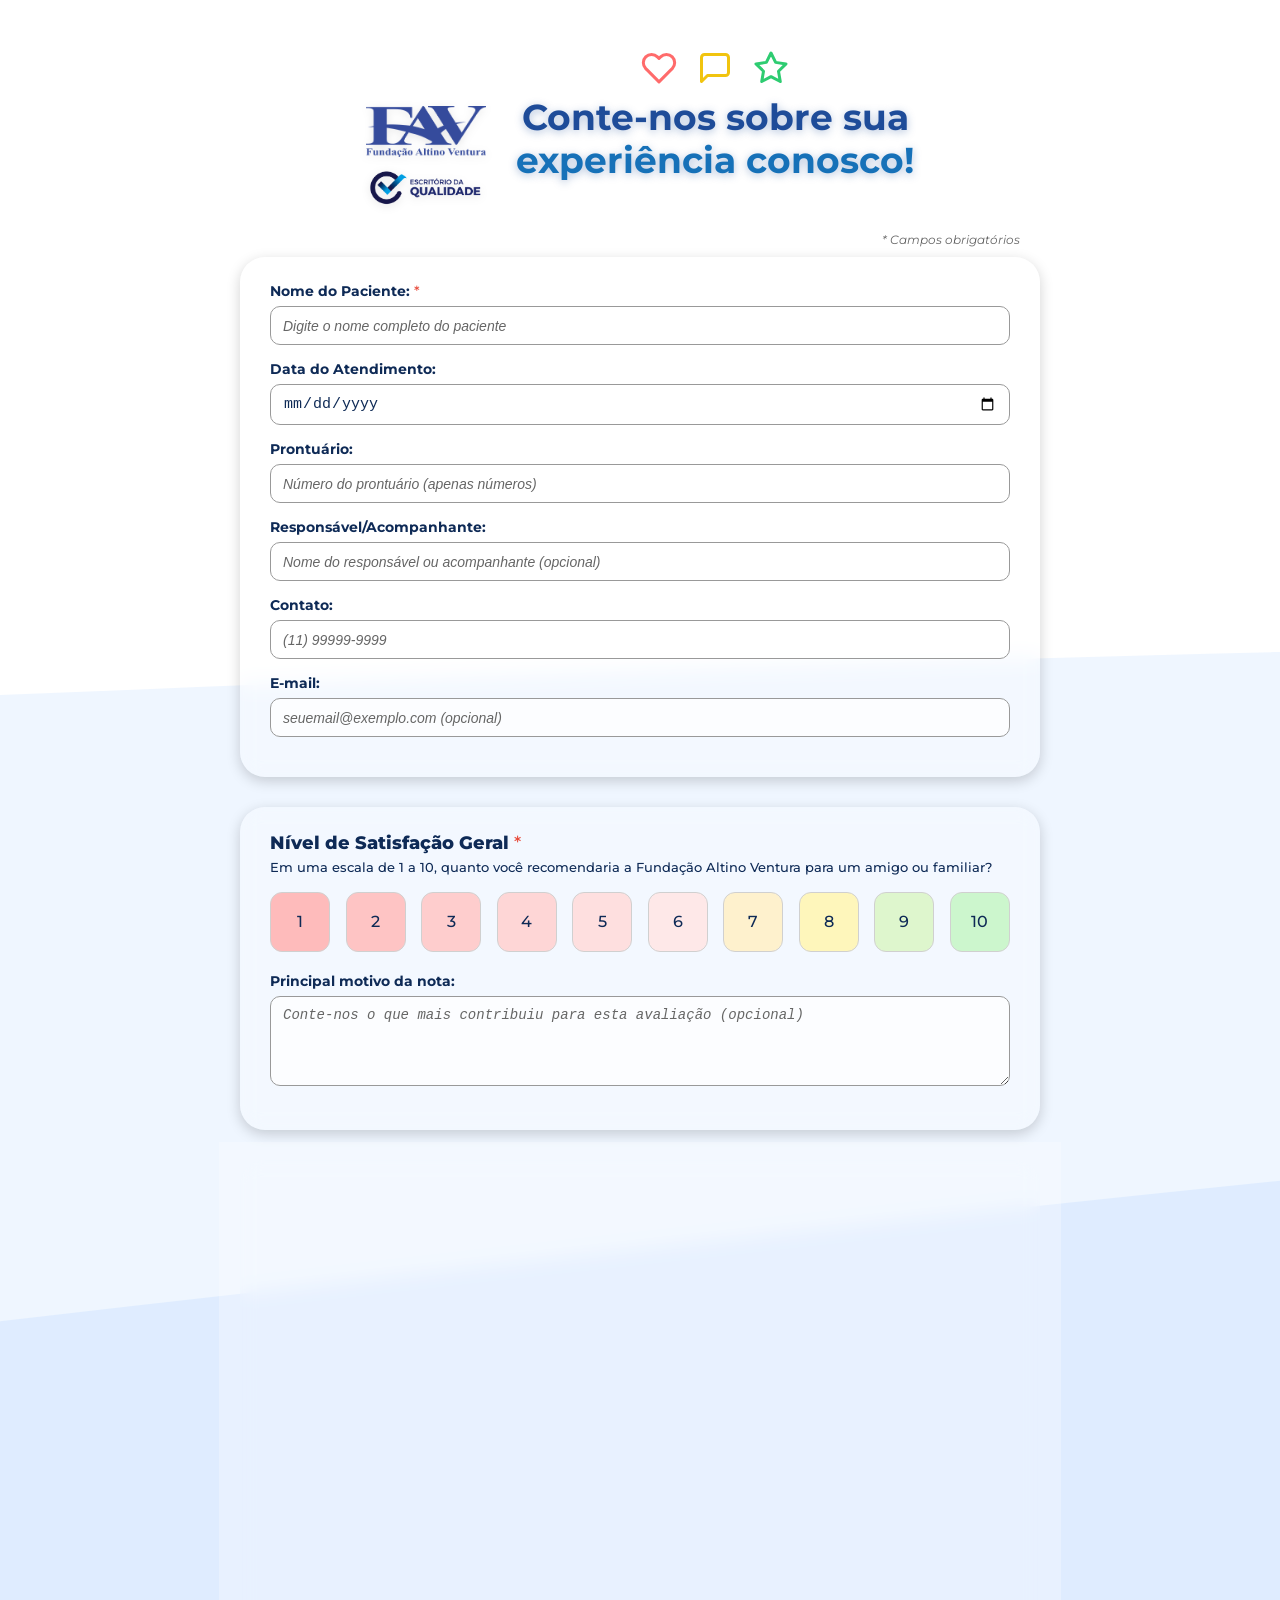
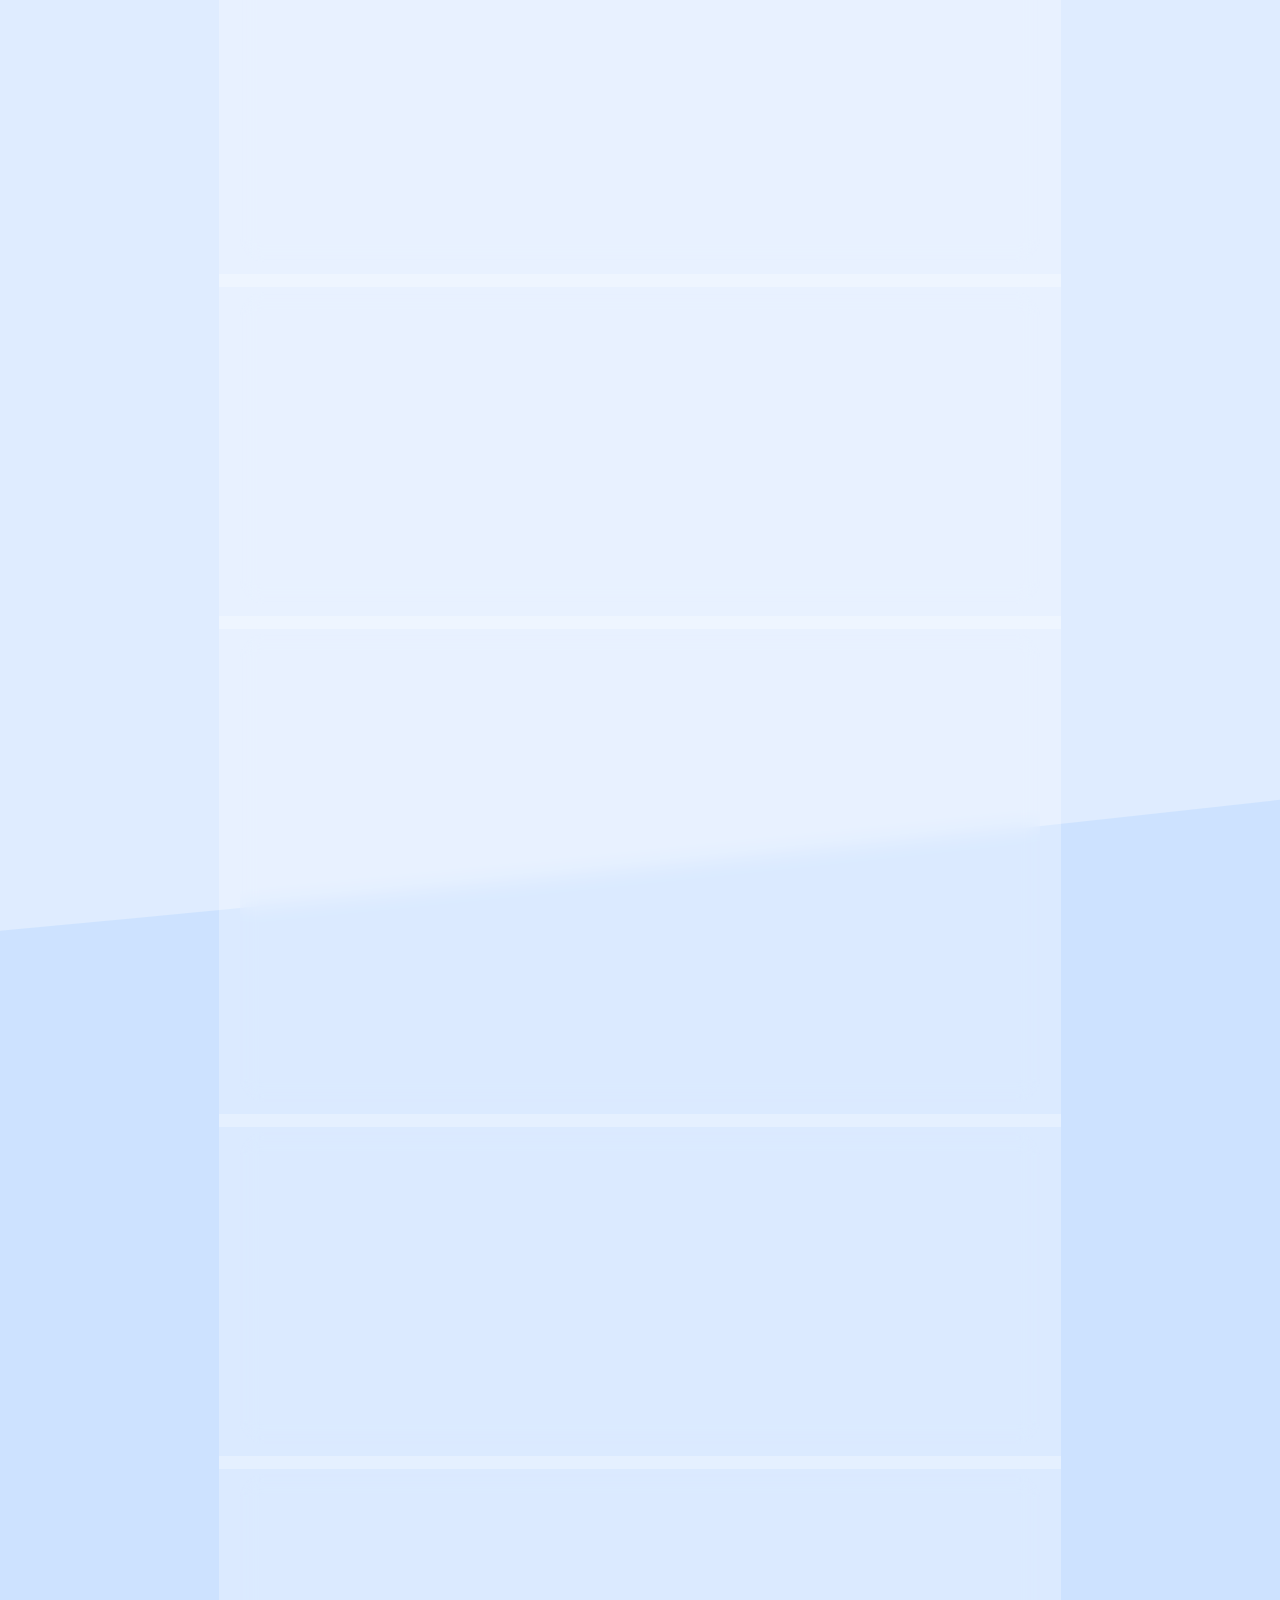
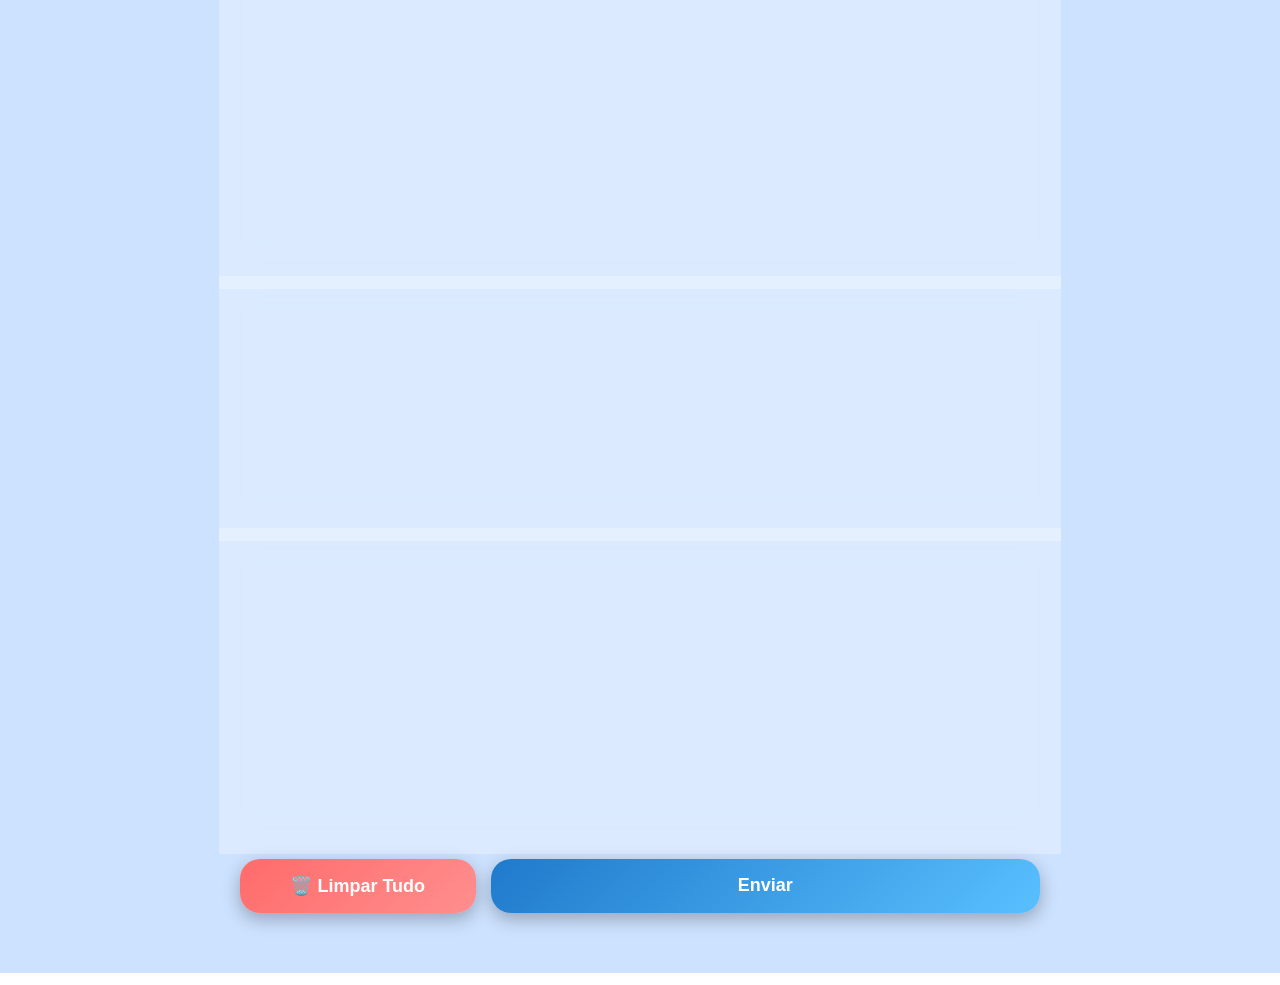
==== commit 9579a71c: "Add files via upload" ====
--- a/cer.html
+++ b/cer.html
@@ -801,6 +801,8 @@
     </div>
 
     <form id="form" novalidate>
+        <input type="text" name="website" tabindex="-1" autocomplete="off"
+            style="position:absolute;left:-9999px;height:0;width:0;opacity:0;">
         <input type="hidden" name="origem" value="CER">
         <div class="legenda-obrigatorio">* Campos obrigatórios</div>
 
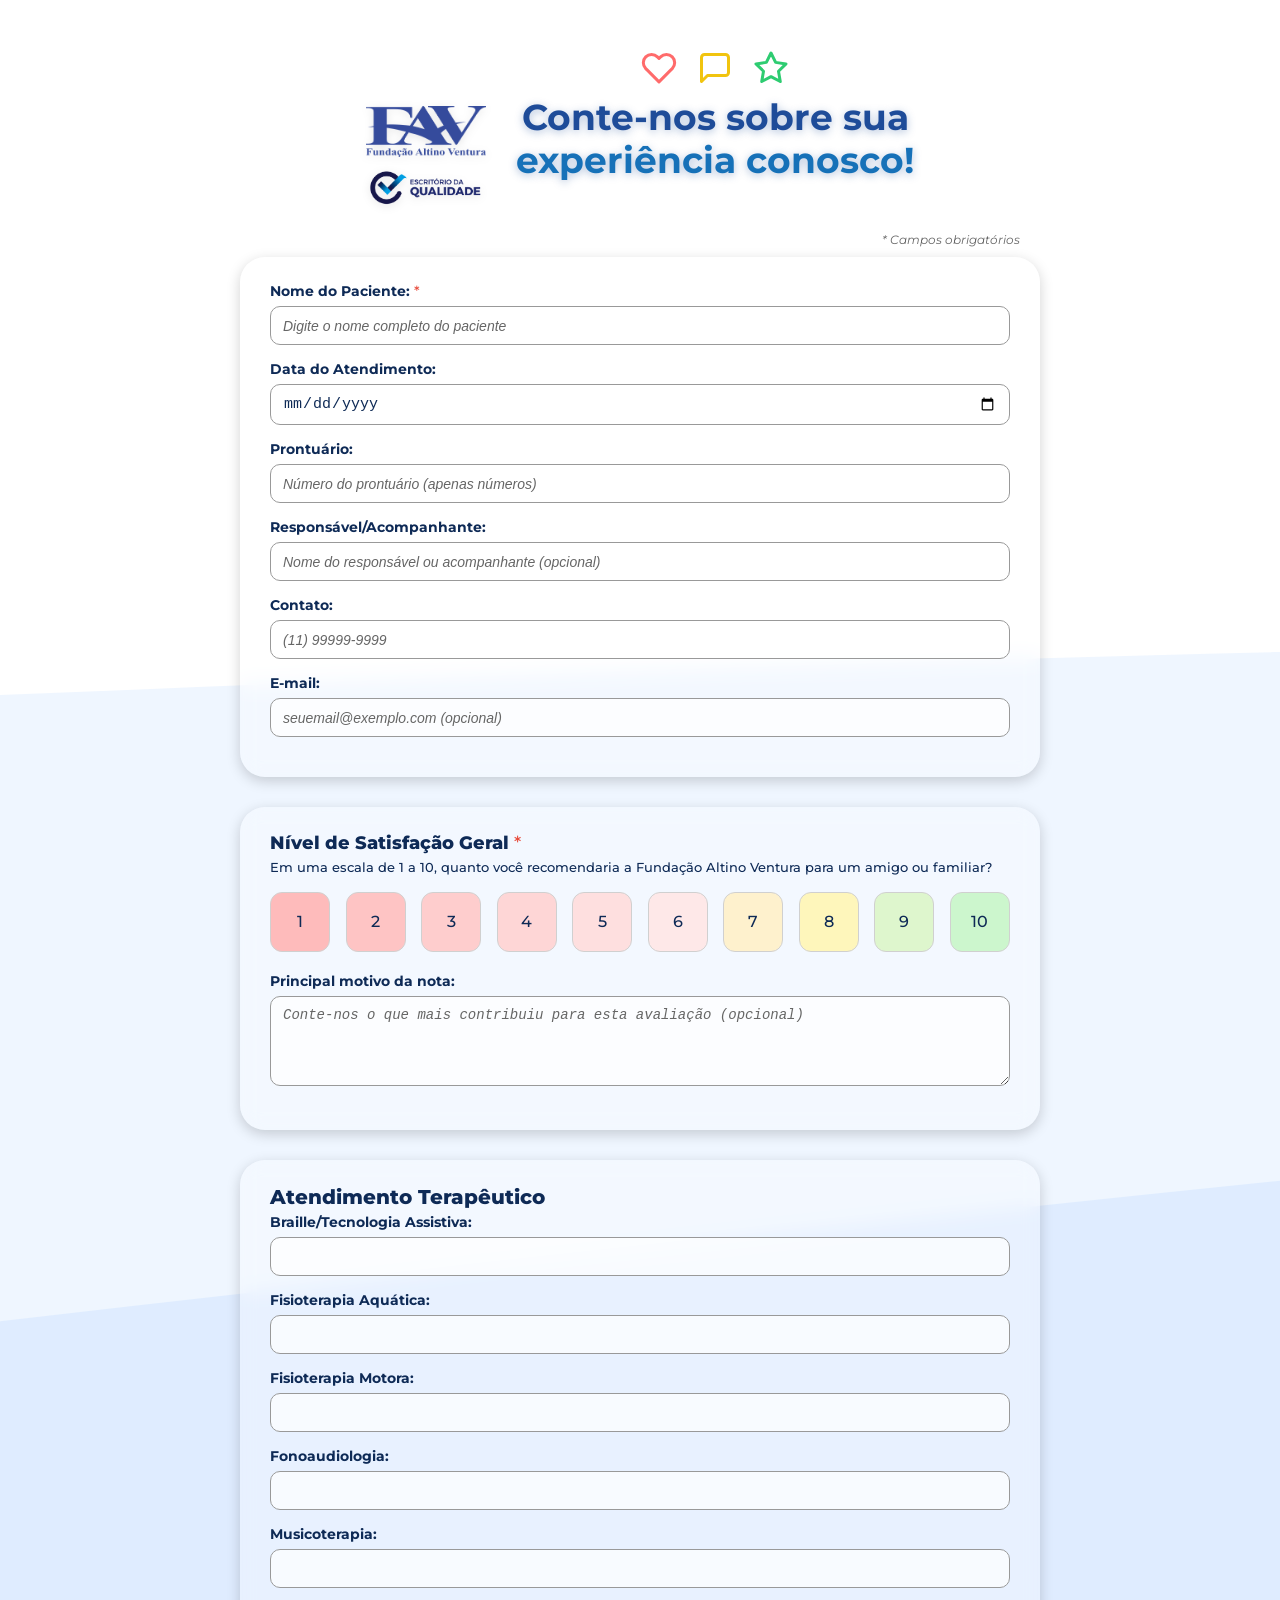
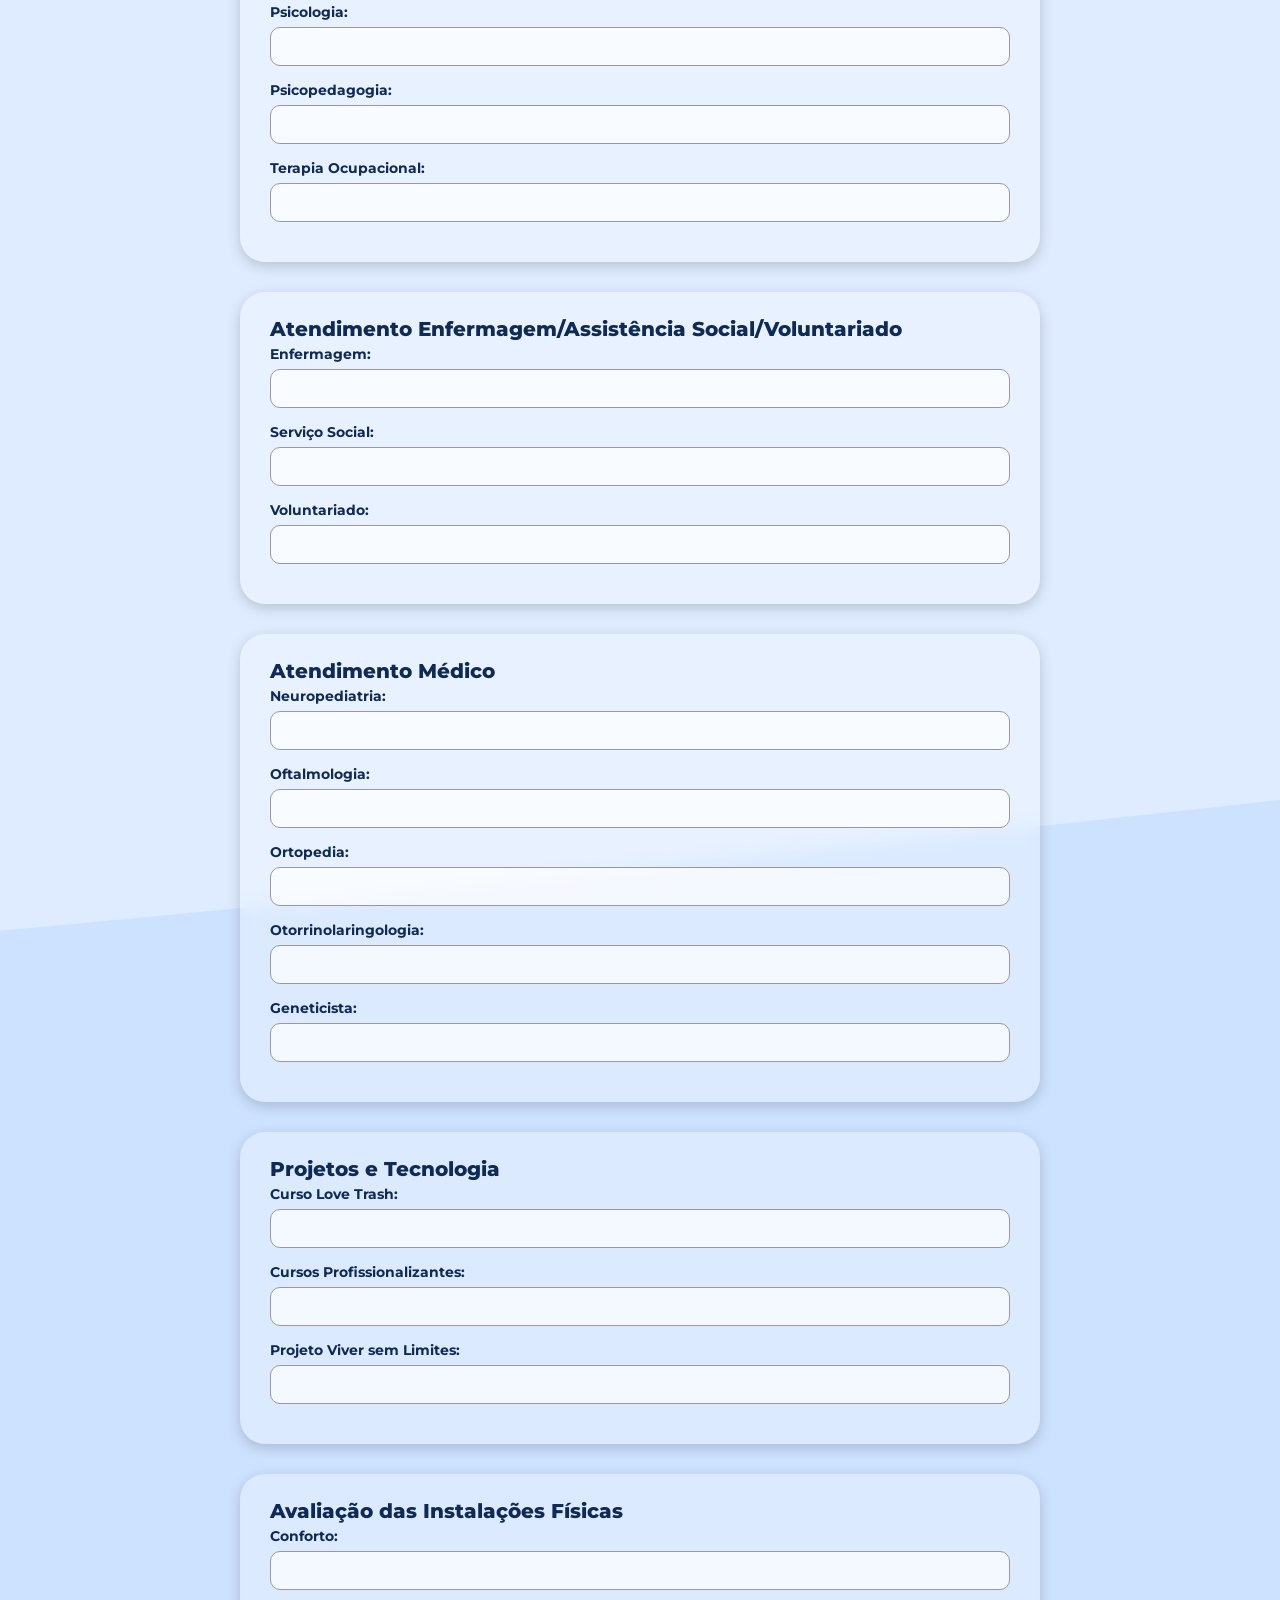
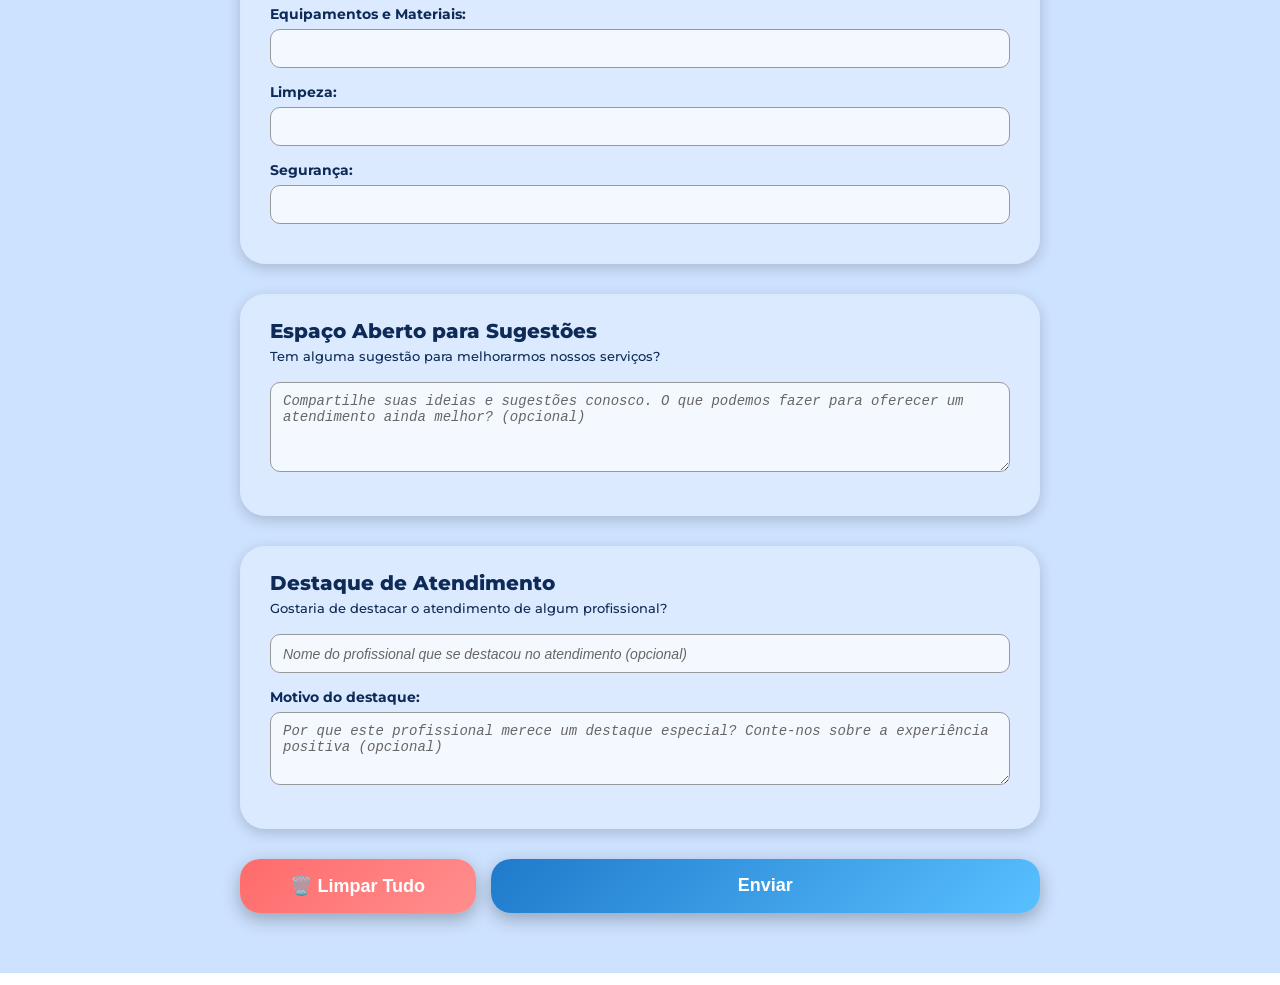
==== commit eb76ea6f: "Add files via upload" ====
--- a/cer.html
+++ b/cer.html
@@ -1248,6 +1248,10 @@
 
         // Configurar quando a página carregar
         document.addEventListener('DOMContentLoaded', function () {
+            if ('scrollRestoration' in history) {
+                history.scrollRestoration = 'manual';
+            }
+            window.scrollTo(0, 0);
             configurarDataMaxima();
         });
 
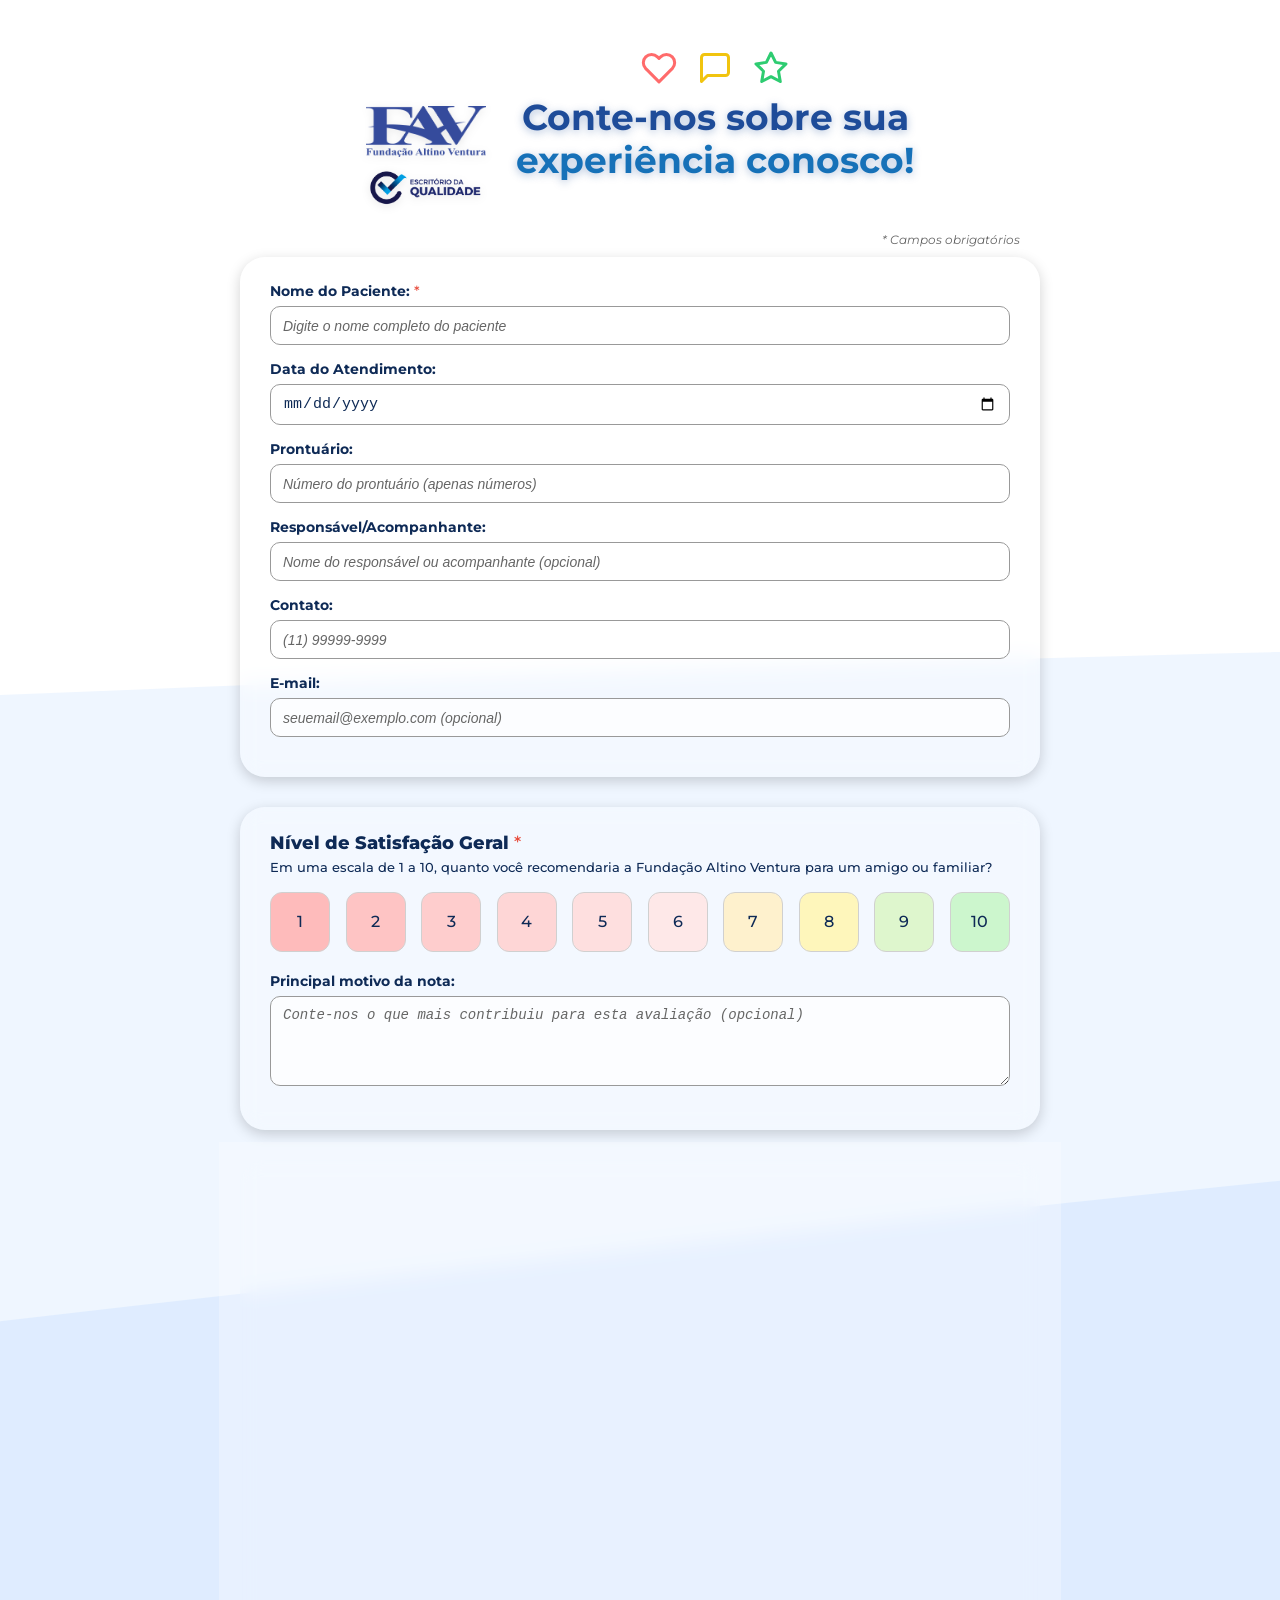
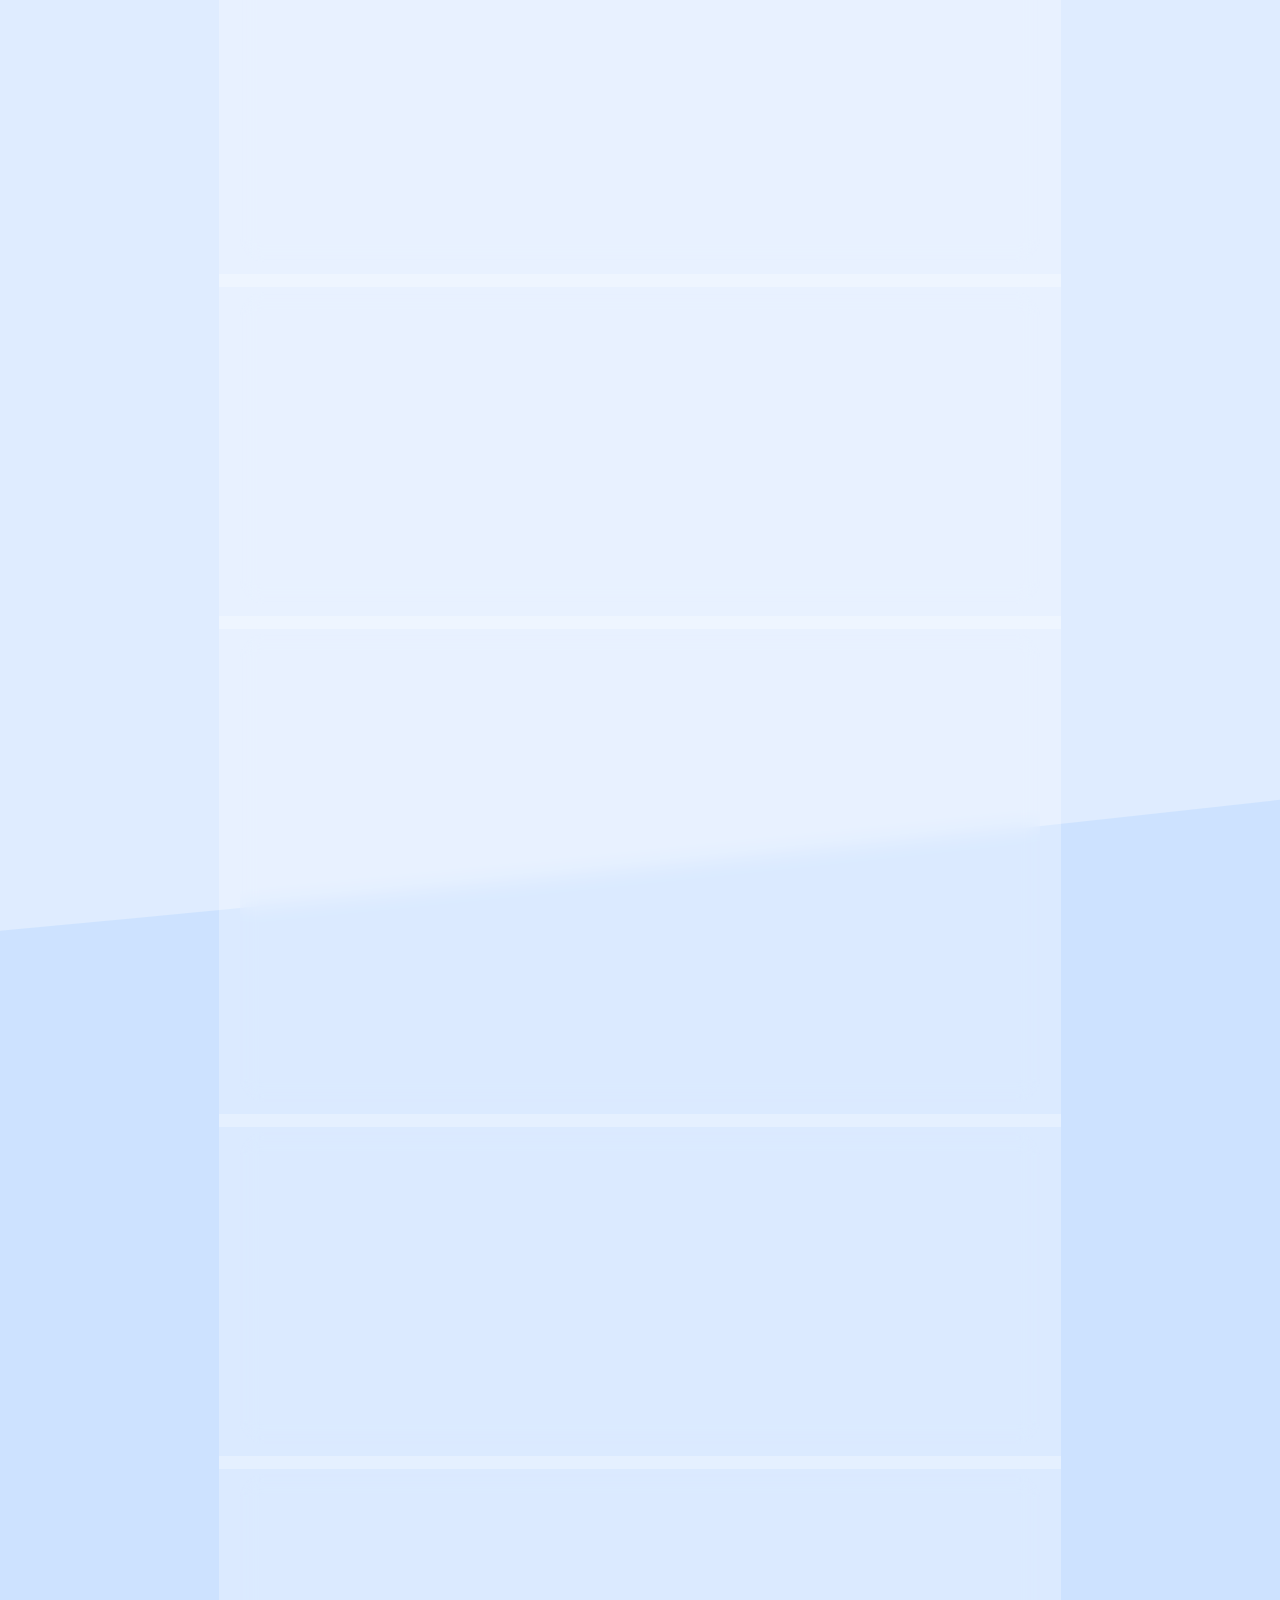
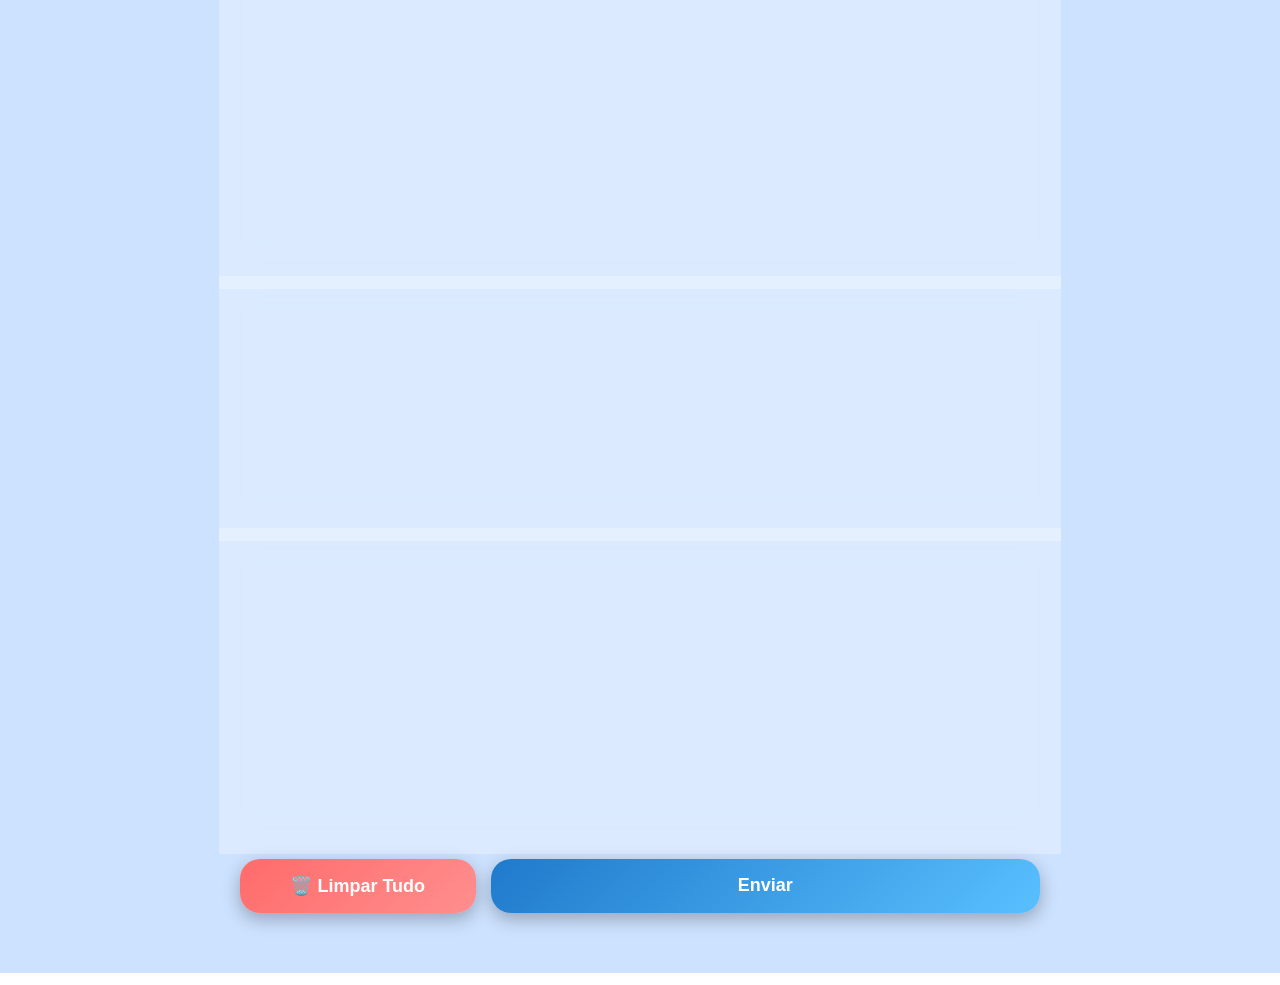
==== commit ea3b4a75: "Add files via upload" ====
--- a/cer.html
+++ b/cer.html
@@ -764,6 +764,24 @@
             <div class="modal-botoes">
                 <button class="modal-btn modal-btn-cancelar" onclick="fecharModal()">Cancelar</button>
                 <button class="modal-btn modal-btn-confirmar" onclick="confirmarLimpeza()">Sim, Limpar Tudo</button>
+            </div>
+        </div>
+    </div>
+
+    <div id="modalConfirmarEnvio" class="modal" role="dialog" aria-labelledby="modalConfirmarTitulo" aria-hidden="true">
+        <div class="modal-content">
+            <h3 id="modalConfirmarTitulo">
+                <svg class="icon-svg" aria-hidden="true" xmlns="http://www.w3.org/2000/svg" viewBox="0 0 24 24"
+                    stroke-linecap="round" stroke-linejoin="round">
+                    <line x1="22" y1="2" x2="11" y2="13"></line>
+                    <polygon points="22 2 15 22 11 13 2 9 22 2"></polygon>
+                </svg>
+                Confirmar Envio
+            </h3>
+            <p>Tudo certo com o preenchimento? <br><strong>Tem certeza que deseja enviar sua avaliação?</strong></p>
+            <div class="modal-botoes">
+                <button class="modal-btn modal-btn-cancelar" onclick="fecharModal()">Revisar</button>
+                <button class="modal-btn" onclick="executarEnvio()">Sim, Enviar</button>
             </div>
         </div>
     </div>
@@ -1246,6 +1264,13 @@
             document.body.style.overflow = 'auto';
         }
 
+        function mostrarModalConfirmarEnvio() {
+            const modal = document.getElementById('modalConfirmarEnvio');
+            modal.style.display = 'flex';
+            modal.setAttribute('aria-hidden', 'false');
+            document.body.style.overflow = 'hidden';
+        }
+
         // Configurar quando a página carregar
         document.addEventListener('DOMContentLoaded', function () {
             if ('scrollRestoration' in history) {
@@ -1384,7 +1409,21 @@
                 return;
             }
 
+            // Se chegou até aqui, os dados estão válidos!
+            // Em vez de enviar direto, chamamos o modal de confirmação.
+            mostrarModalConfirmarEnvio();
+        }); // <-- AQUI ACABA O EVENT LISTENER DO SUBMIT
+
+        // NOVA FUNÇÃO: Faz o envio de fato após o usuário confirmar no modal
+        function executarEnvio() {
+            fecharModal(); // Fecha o modal de confirmação
+
+            if (isSubmitting) return;
             isSubmitting = true;
+
+            const form = document.getElementById('form');
+            const botao = document.getElementById('btnEnviar');
+            const botaoLimpar = document.getElementById('btnLimpar');
 
             // 🔵 MODO ENVIANDO
             botao.disabled = true;
@@ -1394,8 +1433,6 @@
 
             // Preparar dados para envio
             const formData = new FormData(form);
-
-            // Converter FormData para objeto para manipular a data
             const dadosParaEnvio = {};
             for (let [key, value] of formData.entries()) {
                 if (key === 'data_atendimento' && value) {
@@ -1443,8 +1480,9 @@
                 })
                 .catch((err) => {
                     console.error("Falha silenciosa no envio:", err);
+                    // Opcional: mostrarModalErro() caso você queira tratar a falha aqui futuramente
                 });
-        });
+        }
 
         // Remover mensagens de erro do nome quando o usuário começar a preencher
         document.getElementById('nome').addEventListener('input', function () {
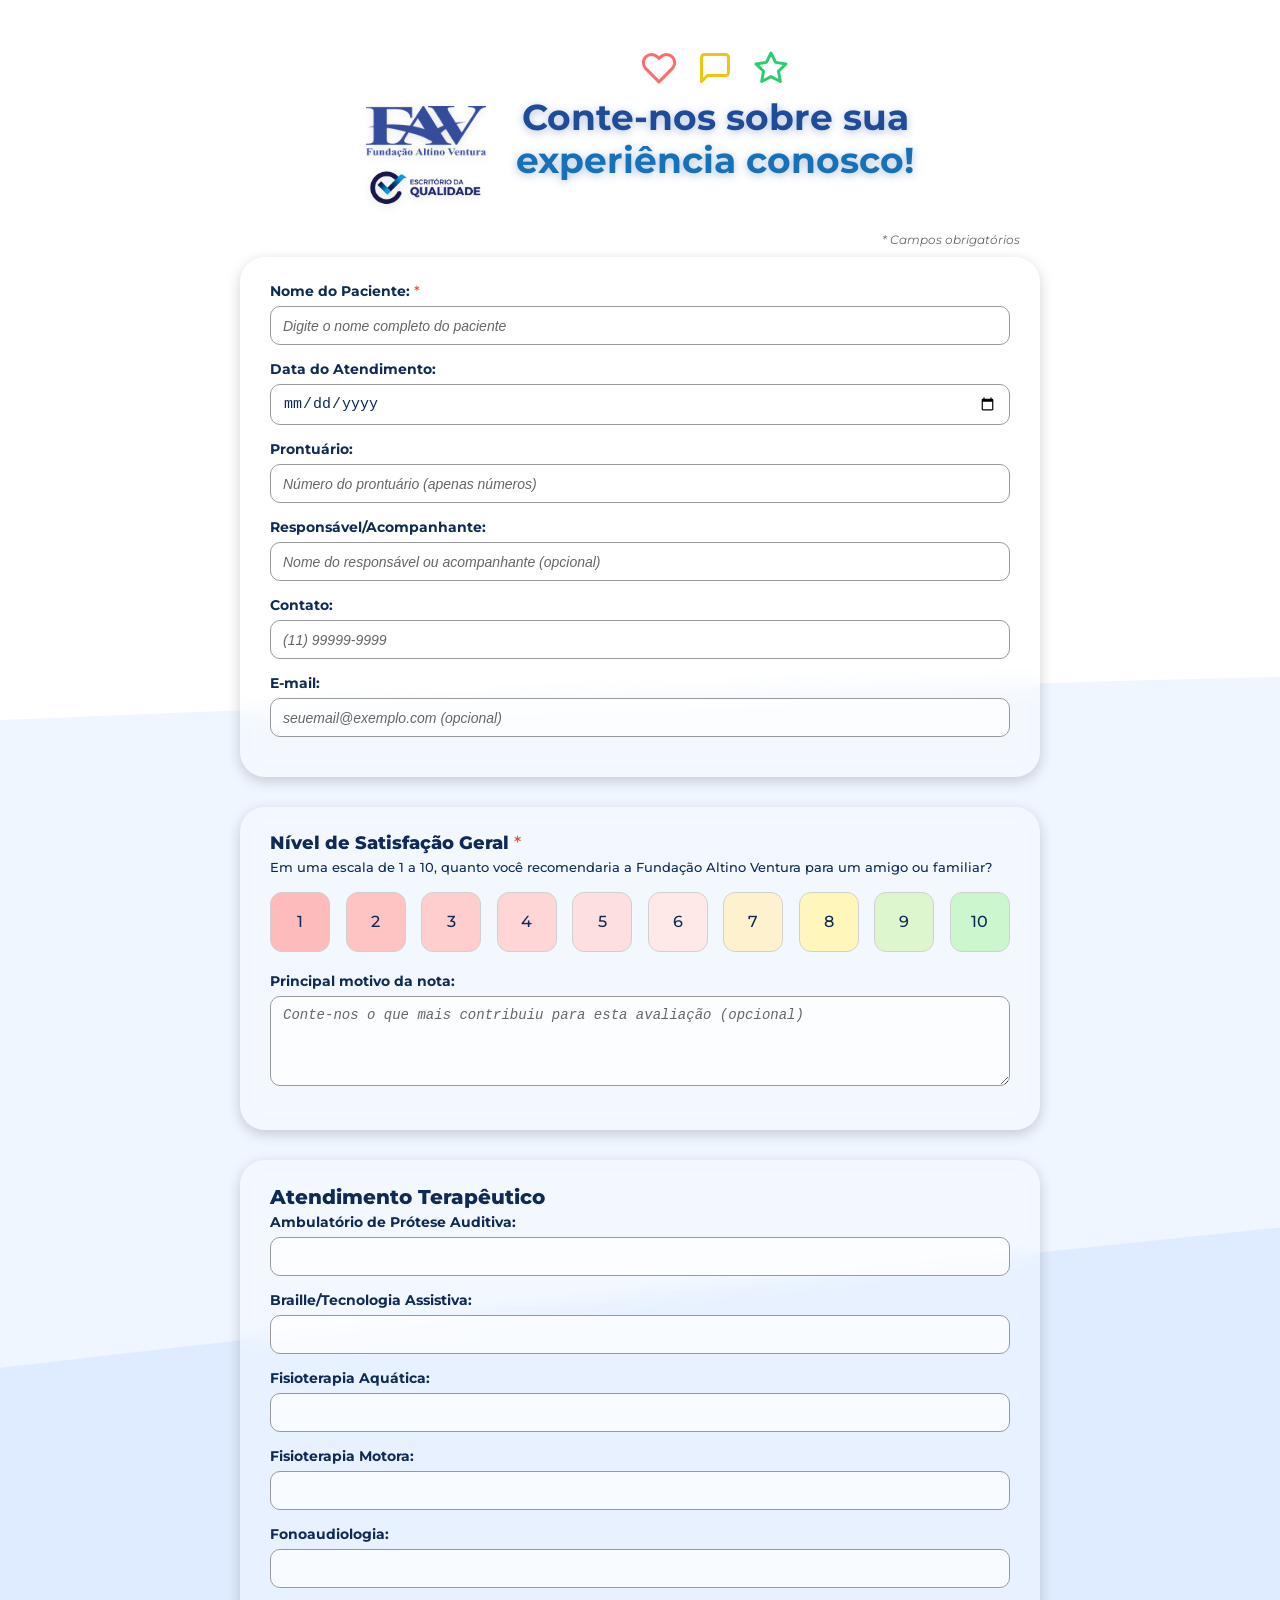
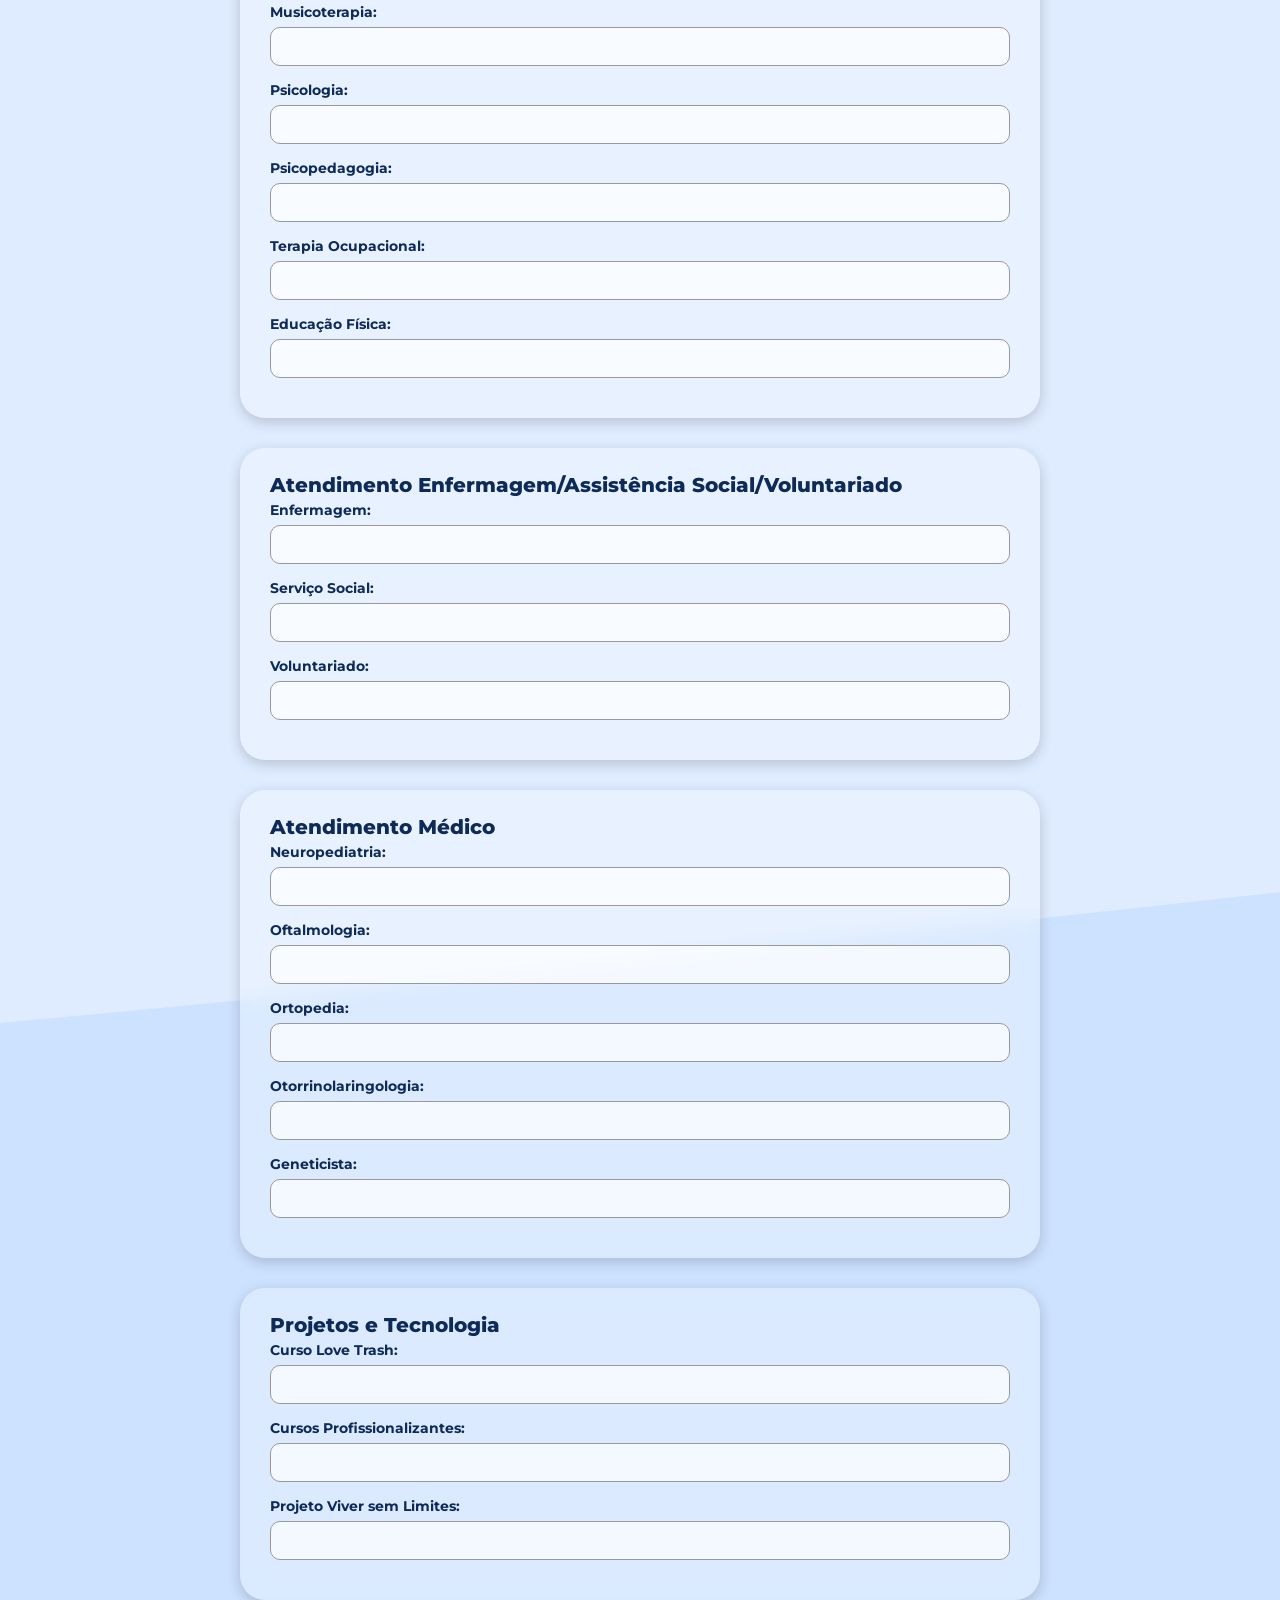
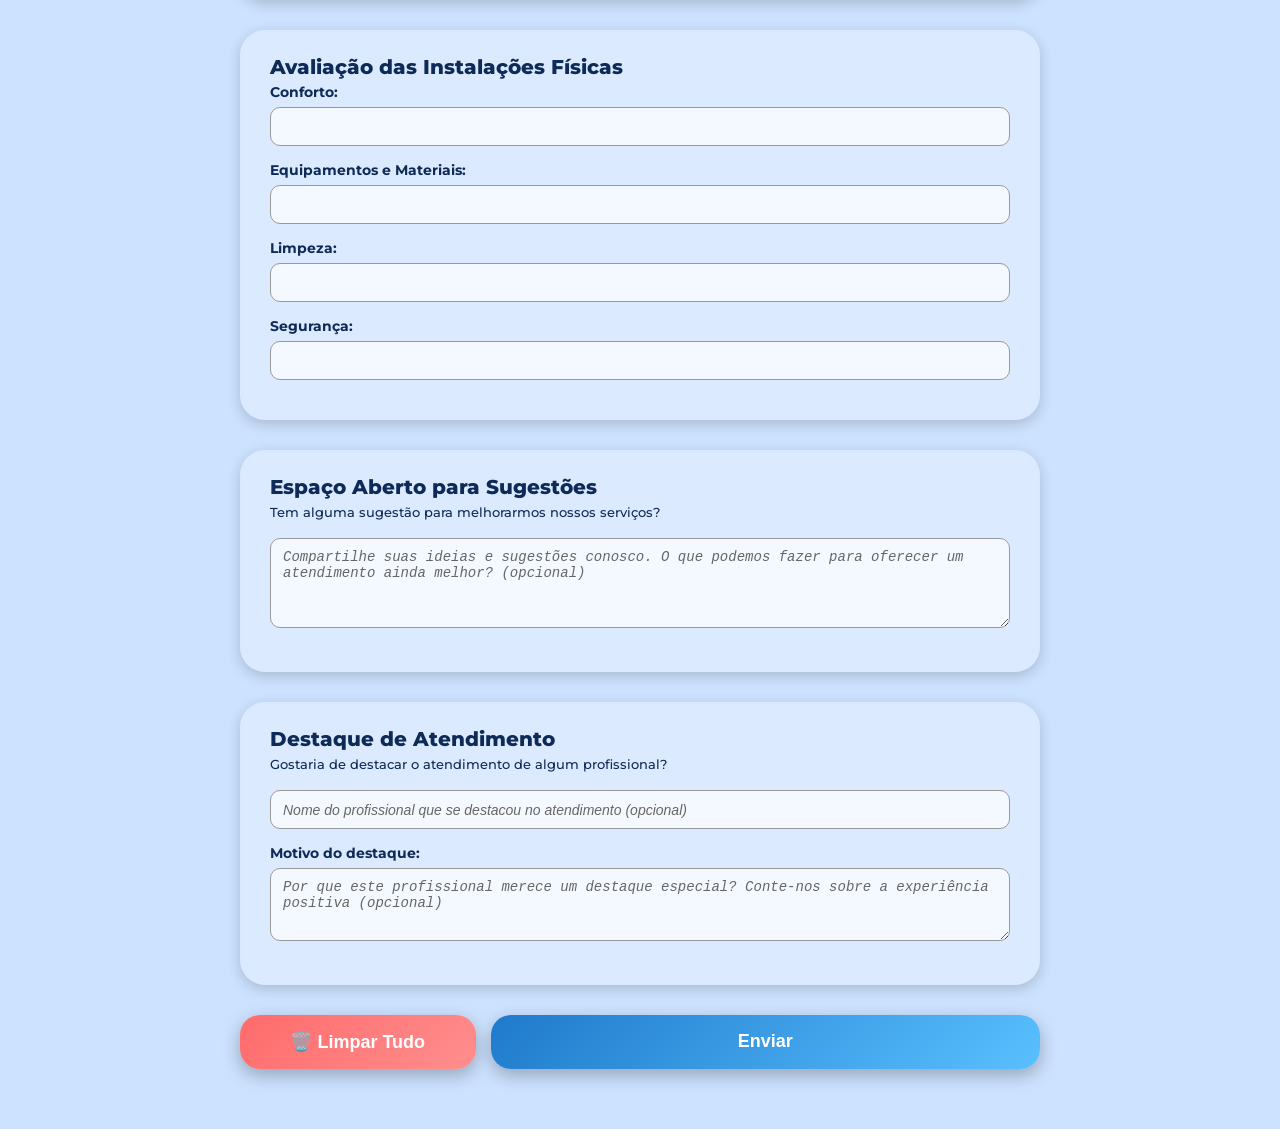
==== commit 13f3c3cc: "Add files via upload" ====
--- a/cer.html
+++ b/cer.html
@@ -891,6 +891,17 @@
         <div class="bloco" id="bloco-atendimento-terapeutico">
             <span class="areas-titulo">Atendimento Terapêutico</span>
 
+            <label for="amb_protese_auditiva">Ambulatório de Prótese Auditiva:</label>
+            <select name="amb_protese_auditiva" id="amb_protese_auditiva">
+                <option value=""></option>
+                <option value="Péssimo">Péssimo</option>
+                <option value="Ruim">Ruim</option>
+                <option value="Regular">Regular</option>
+                <option value="Bom">Bom</option>
+                <option value="Ótimo">Ótimo</option>
+                <option value="Não se aplica">Não se aplica</option>
+            </select>
+
             <label for="braille_tec">Braille/Tecnologia Assistiva:</label>
             <select name="braille_tec" id="braille_tec">
                 <option value=""></option>
@@ -899,6 +910,7 @@
                 <option value="Regular">Regular</option>
                 <option value="Bom">Bom</option>
                 <option value="Ótimo">Ótimo</option>
+                <option value="Não se aplica">Não se aplica</option>
             </select>
 
             <label for="fisio_aquatica">Fisioterapia Aquática:</label>
@@ -909,6 +921,7 @@
                 <option value="Regular">Regular</option>
                 <option value="Bom">Bom</option>
                 <option value="Ótimo">Ótimo</option>
+                <option value="Não se aplica">Não se aplica</option>
             </select>
 
             <label for="fisio_motora">Fisioterapia Motora:</label>
@@ -919,6 +932,7 @@
                 <option value="Regular">Regular</option>
                 <option value="Bom">Bom</option>
                 <option value="Ótimo">Ótimo</option>
+                <option value="Não se aplica">Não se aplica</option>
             </select>
 
             <label for="fonoaudiologia">Fonoaudiologia:</label>
@@ -929,6 +943,7 @@
                 <option value="Regular">Regular</option>
                 <option value="Bom">Bom</option>
                 <option value="Ótimo">Ótimo</option>
+                <option value="Não se aplica">Não se aplica</option>
             </select>
 
             <label for="musicoterapia">Musicoterapia:</label>
@@ -939,6 +954,7 @@
                 <option value="Regular">Regular</option>
                 <option value="Bom">Bom</option>
                 <option value="Ótimo">Ótimo</option>
+                <option value="Não se aplica">Não se aplica</option>
             </select>
 
             <label for="psicologia">Psicologia:</label>
@@ -949,6 +965,7 @@
                 <option value="Regular">Regular</option>
                 <option value="Bom">Bom</option>
                 <option value="Ótimo">Ótimo</option>
+                <option value="Não se aplica">Não se aplica</option>
             </select>
 
             <label for="psicopedagogia">Psicopedagogia:</label>
@@ -959,6 +976,7 @@
                 <option value="Regular">Regular</option>
                 <option value="Bom">Bom</option>
                 <option value="Ótimo">Ótimo</option>
+                <option value="Não se aplica">Não se aplica</option>
             </select>
 
             <label for="terapia_ocupacional">Terapia Ocupacional:</label>
@@ -969,6 +987,18 @@
                 <option value="Regular">Regular</option>
                 <option value="Bom">Bom</option>
                 <option value="Ótimo">Ótimo</option>
+                <option value="Não se aplica">Não se aplica</option>
+            </select>
+
+            <label for="educacao_fisica">Educação Física:</label>
+            <select name="educacao_fisica" id="educacao_fisica">
+                <option value=""></option>
+                <option value="Péssimo">Péssimo</option>
+                <option value="Ruim">Ruim</option>
+                <option value="Regular">Regular</option>
+                <option value="Bom">Bom</option>
+                <option value="Ótimo">Ótimo</option>
+                <option value="Não se aplica">Não se aplica</option>
             </select>
         </div>
 
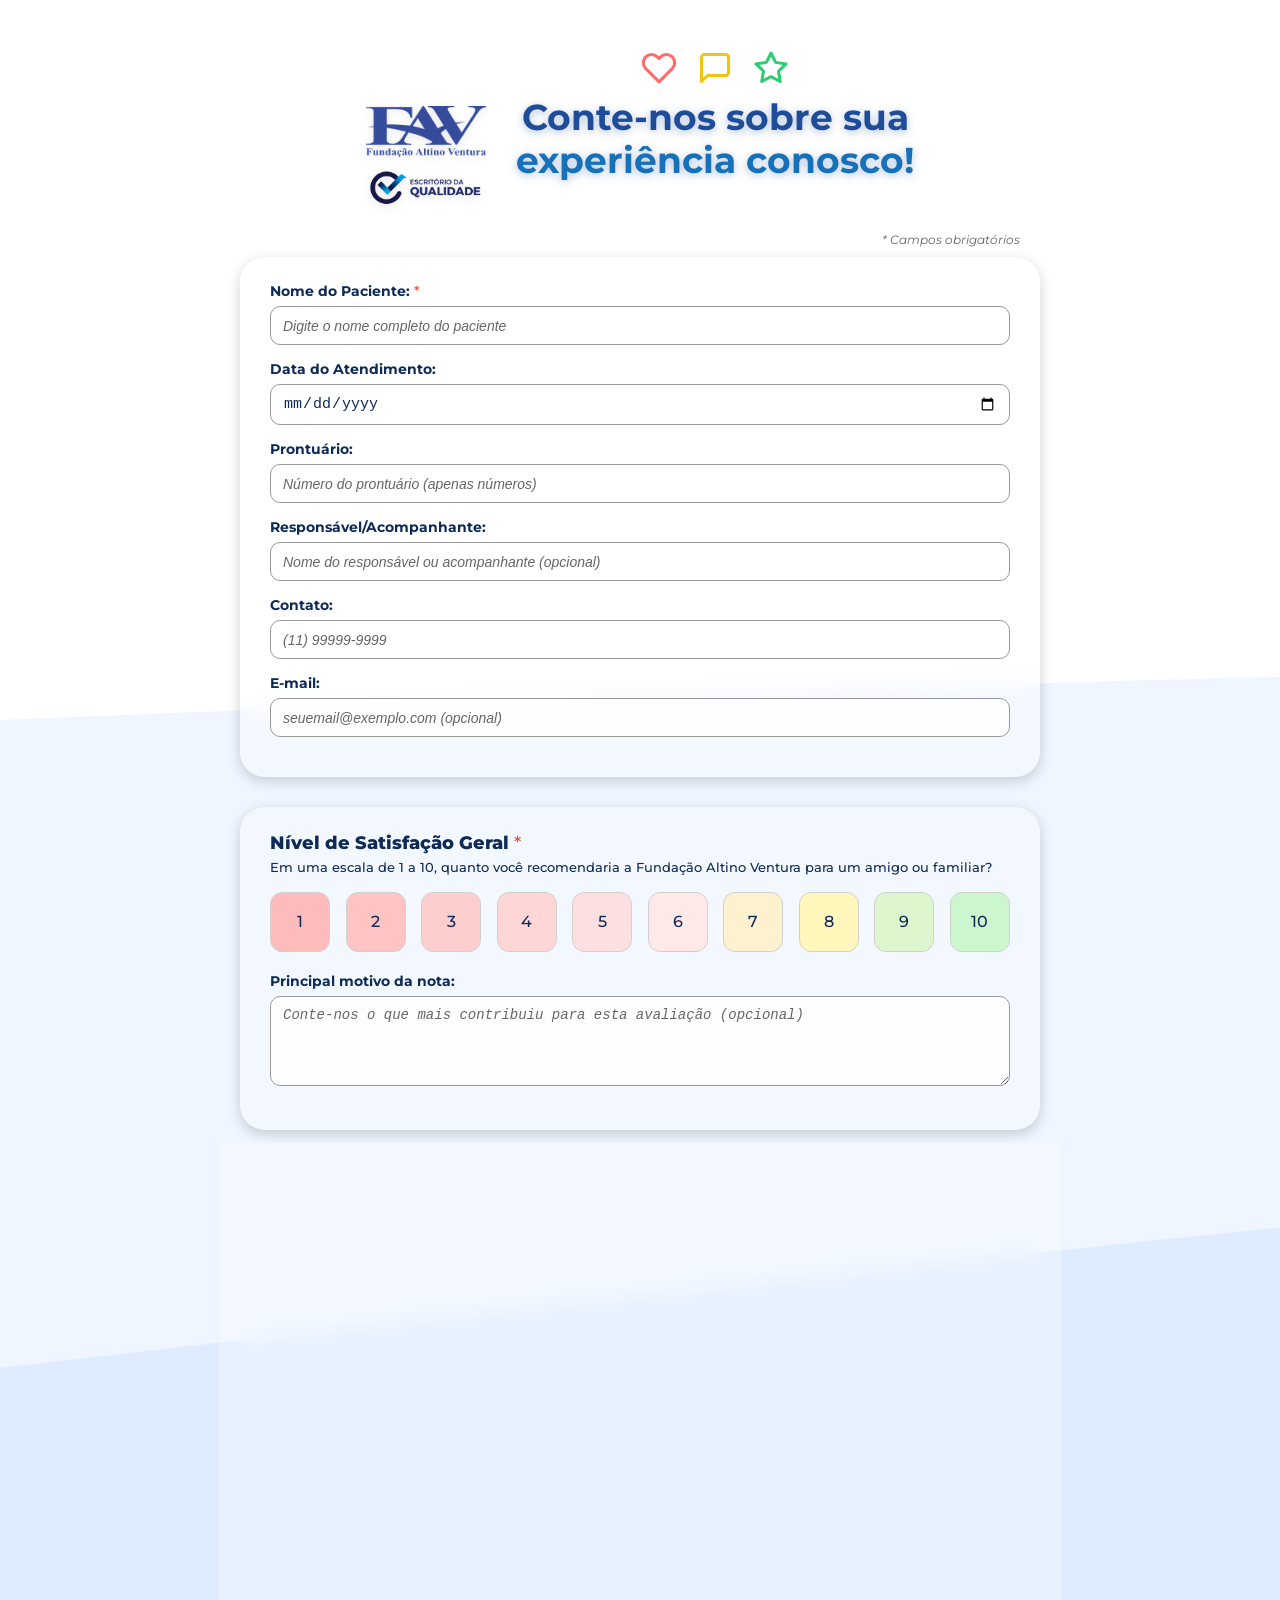
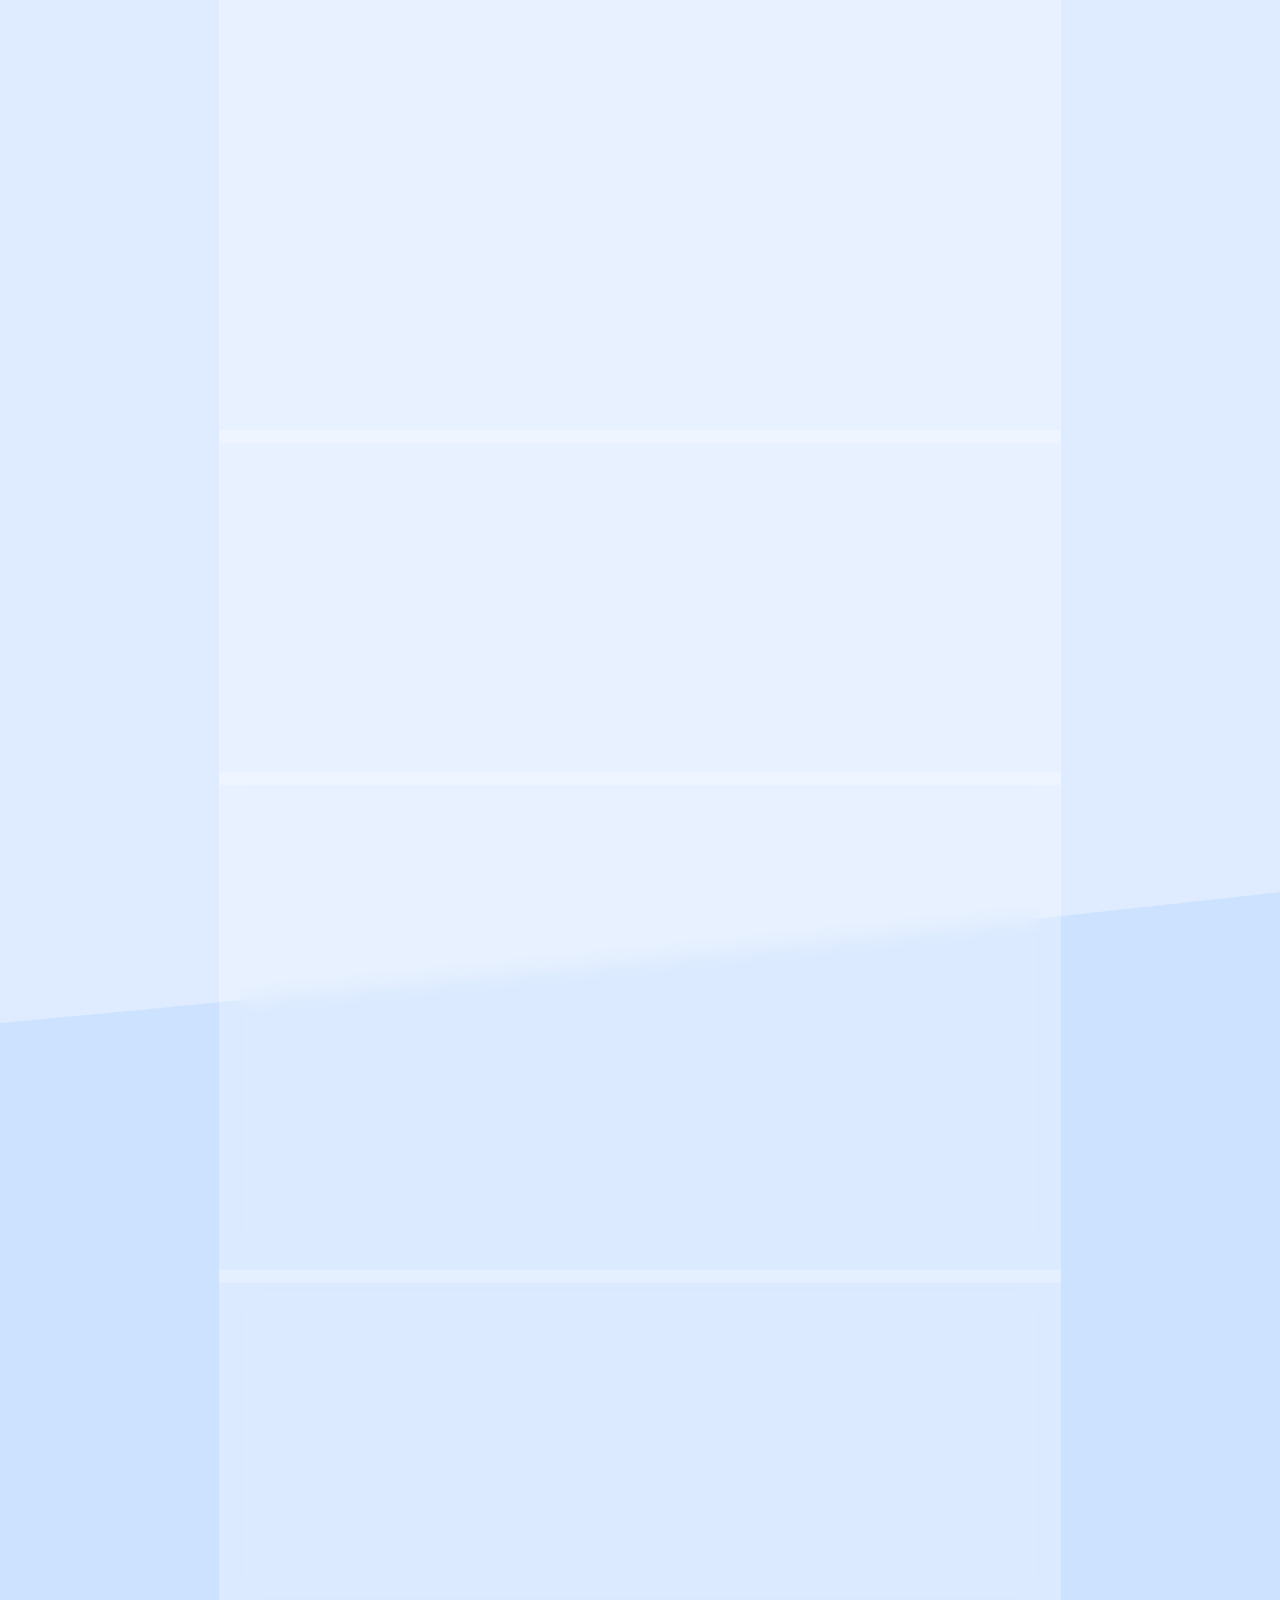
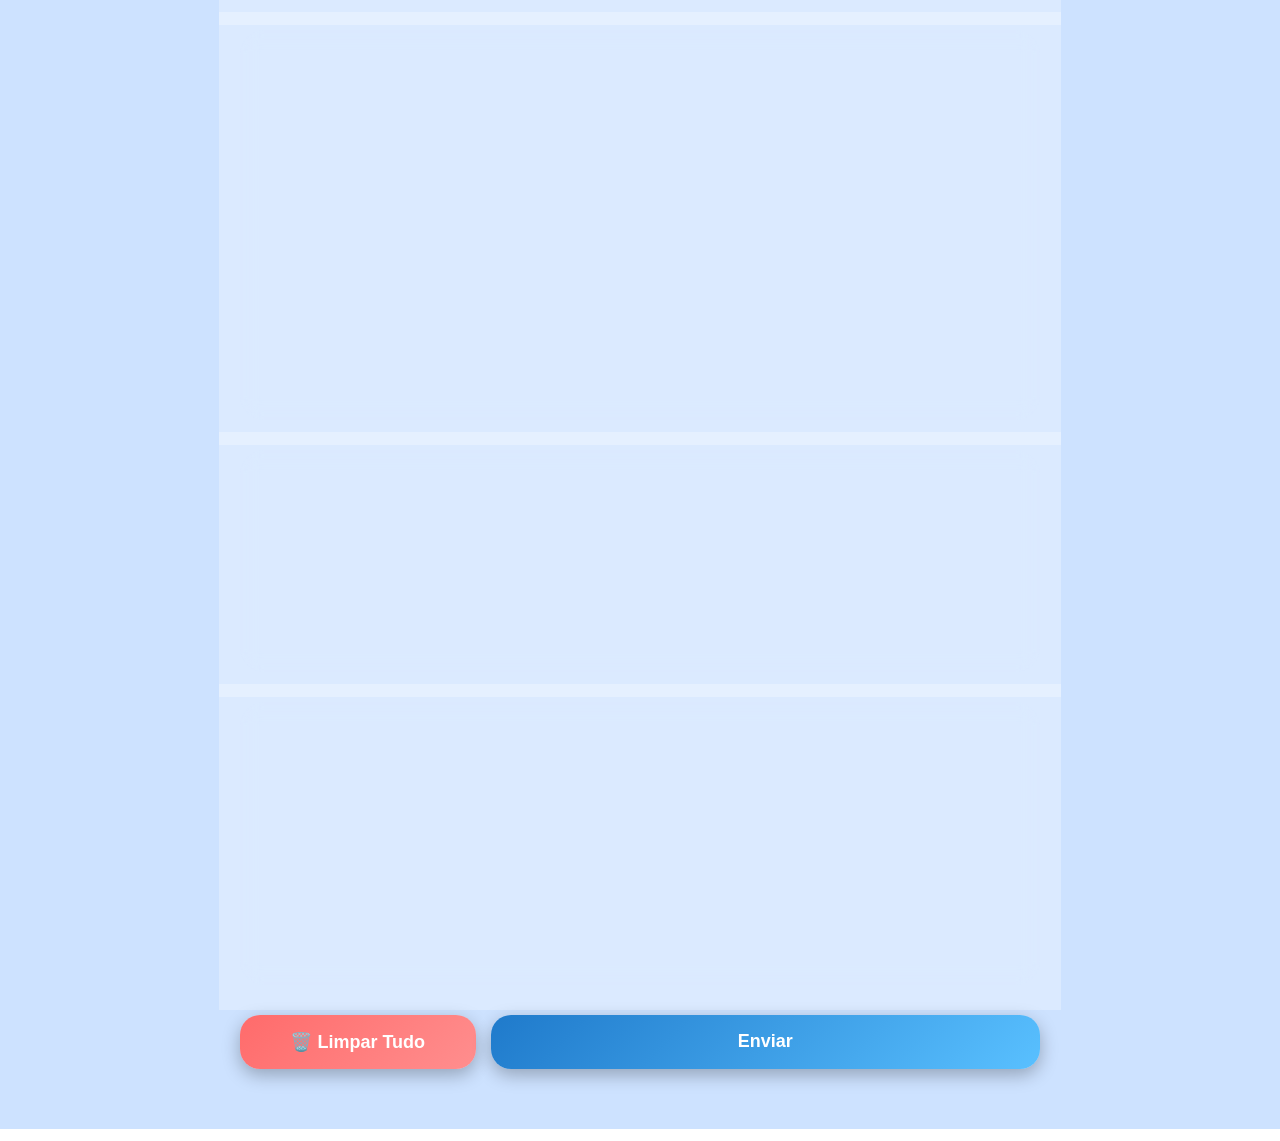
==== commit 123b5889: "Add files via upload" ====
--- a/cer.html
+++ b/cer.html
@@ -891,9 +891,9 @@
         <div class="bloco" id="bloco-atendimento-terapeutico">
             <span class="areas-titulo">Atendimento Terapêutico</span>
 
-            <label for="amb_protese_auditiva">Ambulatório de Prótese Auditiva:</label>
-            <select name="amb_protese_auditiva" id="amb_protese_auditiva">
-                <option value=""></option>
+            <label for="amb_protese_auditiva">Ambulatório de Prótese Auditiva: <span class="obrigatorio">*</span></label>
+            <select name="amb_protese_auditiva" id="amb_protese_auditiva" required>
+                <option value="" disabled selected hidden></option>
                 <option value="Péssimo">Péssimo</option>
                 <option value="Ruim">Ruim</option>
                 <option value="Regular">Regular</option>
@@ -902,9 +902,9 @@
                 <option value="Não se aplica">Não se aplica</option>
             </select>
 
-            <label for="braille_tec">Braille/Tecnologia Assistiva:</label>
-            <select name="braille_tec" id="braille_tec">
-                <option value=""></option>
+            <label for="braille_tec">Braille/Tecnologia Assistiva: <span class="obrigatorio">*</span></label>
+            <select name="braille_tec" id="braille_tec" required>
+                <option value="" disabled selected hidden></option>
                 <option value="Péssimo">Péssimo</option>
                 <option value="Ruim">Ruim</option>
                 <option value="Regular">Regular</option>
@@ -913,9 +913,9 @@
                 <option value="Não se aplica">Não se aplica</option>
             </select>
 
-            <label for="fisio_aquatica">Fisioterapia Aquática:</label>
-            <select name="fisio_aquatica" id="fisio_aquatica">
-                <option value=""></option>
+            <label for="fisio_aquatica">Fisioterapia Aquática: <span class="obrigatorio">*</span></label>
+            <select name="fisio_aquatica" id="fisio_aquatica" required>
+                <option value="" disabled selected hidden></option>
                 <option value="Péssimo">Péssimo</option>
                 <option value="Ruim">Ruim</option>
                 <option value="Regular">Regular</option>
@@ -924,9 +924,9 @@
                 <option value="Não se aplica">Não se aplica</option>
             </select>
 
-            <label for="fisio_motora">Fisioterapia Motora:</label>
-            <select name="fisio_motora" id="fisio_motora">
-                <option value=""></option>
+            <label for="fisio_motora">Fisioterapia Motora: <span class="obrigatorio">*</span></label>
+            <select name="fisio_motora" id="fisio_motora" required>
+                <option value="" disabled selected hidden></option>
                 <option value="Péssimo">Péssimo</option>
                 <option value="Ruim">Ruim</option>
                 <option value="Regular">Regular</option>
@@ -935,9 +935,9 @@
                 <option value="Não se aplica">Não se aplica</option>
             </select>
 
-            <label for="fonoaudiologia">Fonoaudiologia:</label>
-            <select name="fonoaudiologia" id="fonoaudiologia">
-                <option value=""></option>
+            <label for="fonoaudiologia">Fonoaudiologia: <span class="obrigatorio">*</span></label>
+            <select name="fonoaudiologia" id="fonoaudiologia" required>
+                <option value="" disabled selected hidden></option>
                 <option value="Péssimo">Péssimo</option>
                 <option value="Ruim">Ruim</option>
                 <option value="Regular">Regular</option>
@@ -946,9 +946,9 @@
                 <option value="Não se aplica">Não se aplica</option>
             </select>
 
-            <label for="musicoterapia">Musicoterapia:</label>
-            <select name="musicoterapia" id="musicoterapia">
-                <option value=""></option>
+            <label for="musicoterapia">Musicoterapia: <span class="obrigatorio">*</span></label>
+            <select name="musicoterapia" id="musicoterapia" required>
+                <option value="" disabled selected hidden></option>
                 <option value="Péssimo">Péssimo</option>
                 <option value="Ruim">Ruim</option>
                 <option value="Regular">Regular</option>
@@ -957,9 +957,9 @@
                 <option value="Não se aplica">Não se aplica</option>
             </select>
 
-            <label for="psicologia">Psicologia:</label>
-            <select name="psicologia" id="psicologia">
-                <option value=""></option>
+            <label for="psicologia">Psicologia: <span class="obrigatorio">*</span></label>
+            <select name="psicologia" id="psicologia" required>
+                <option value="" disabled selected hidden></option>
                 <option value="Péssimo">Péssimo</option>
                 <option value="Ruim">Ruim</option>
                 <option value="Regular">Regular</option>
@@ -968,9 +968,9 @@
                 <option value="Não se aplica">Não se aplica</option>
             </select>
 
-            <label for="psicopedagogia">Psicopedagogia:</label>
-            <select name="psicopedagogia" id="psicopedagogia">
-                <option value=""></option>
+            <label for="psicopedagogia">Psicopedagogia: <span class="obrigatorio">*</span></label>
+            <select name="psicopedagogia" id="psicopedagogia" required>
+                <option value="" disabled selected hidden></option>
                 <option value="Péssimo">Péssimo</option>
                 <option value="Ruim">Ruim</option>
                 <option value="Regular">Regular</option>
@@ -979,9 +979,9 @@
                 <option value="Não se aplica">Não se aplica</option>
             </select>
 
-            <label for="terapia_ocupacional">Terapia Ocupacional:</label>
-            <select name="terapia_ocupacional" id="terapia_ocupacional">
-                <option value=""></option>
+            <label for="terapia_ocupacional">Terapia Ocupacional: <span class="obrigatorio">*</span></label>
+            <select name="terapia_ocupacional" id="terapia_ocupacional" required>
+                <option value="" disabled selected hidden></option>
                 <option value="Péssimo">Péssimo</option>
                 <option value="Ruim">Ruim</option>
                 <option value="Regular">Regular</option>
@@ -990,9 +990,9 @@
                 <option value="Não se aplica">Não se aplica</option>
             </select>
 
-            <label for="educacao_fisica">Educação Física:</label>
-            <select name="educacao_fisica" id="educacao_fisica">
-                <option value=""></option>
+            <label for="educacao_fisica">Educação Física: <span class="obrigatorio">*</span></label>
+            <select name="educacao_fisica" id="educacao_fisica" required>
+                <option value="" disabled selected hidden></option>
                 <option value="Péssimo">Péssimo</option>
                 <option value="Ruim">Ruim</option>
                 <option value="Regular">Regular</option>
